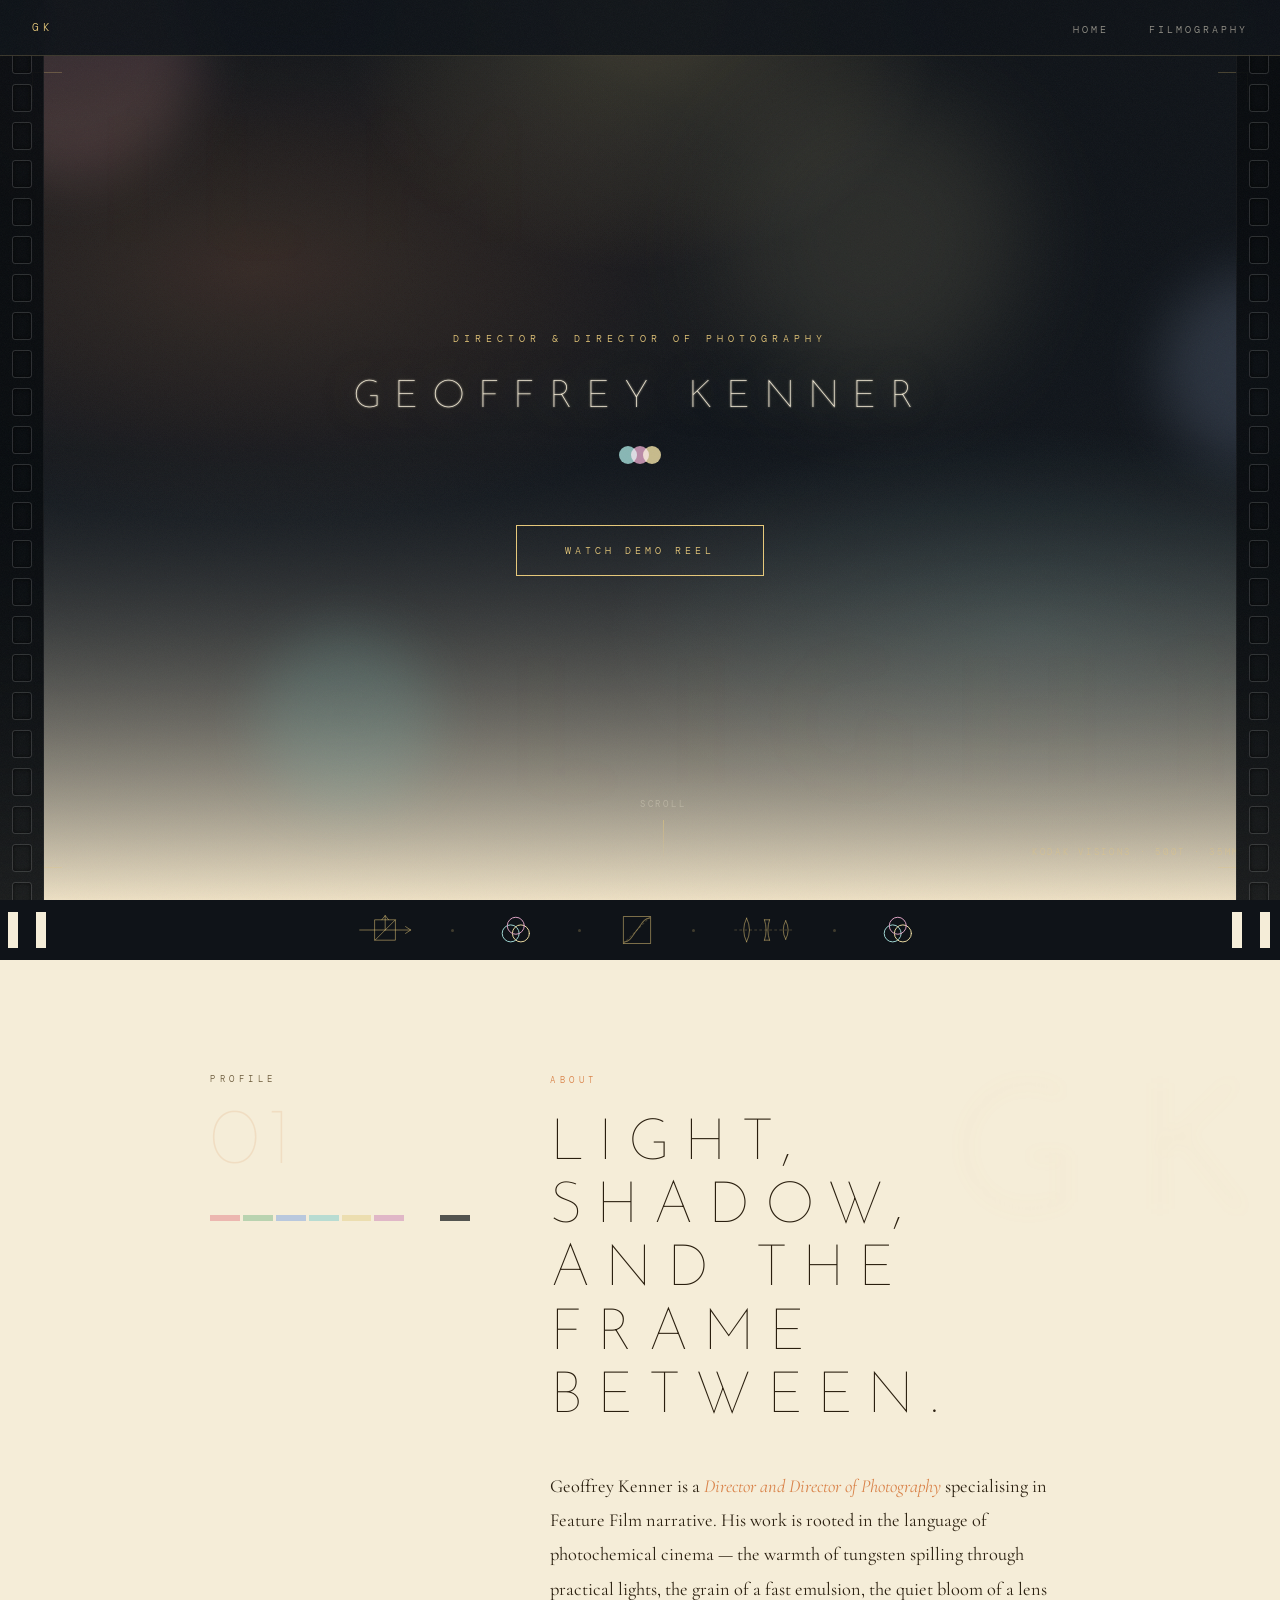
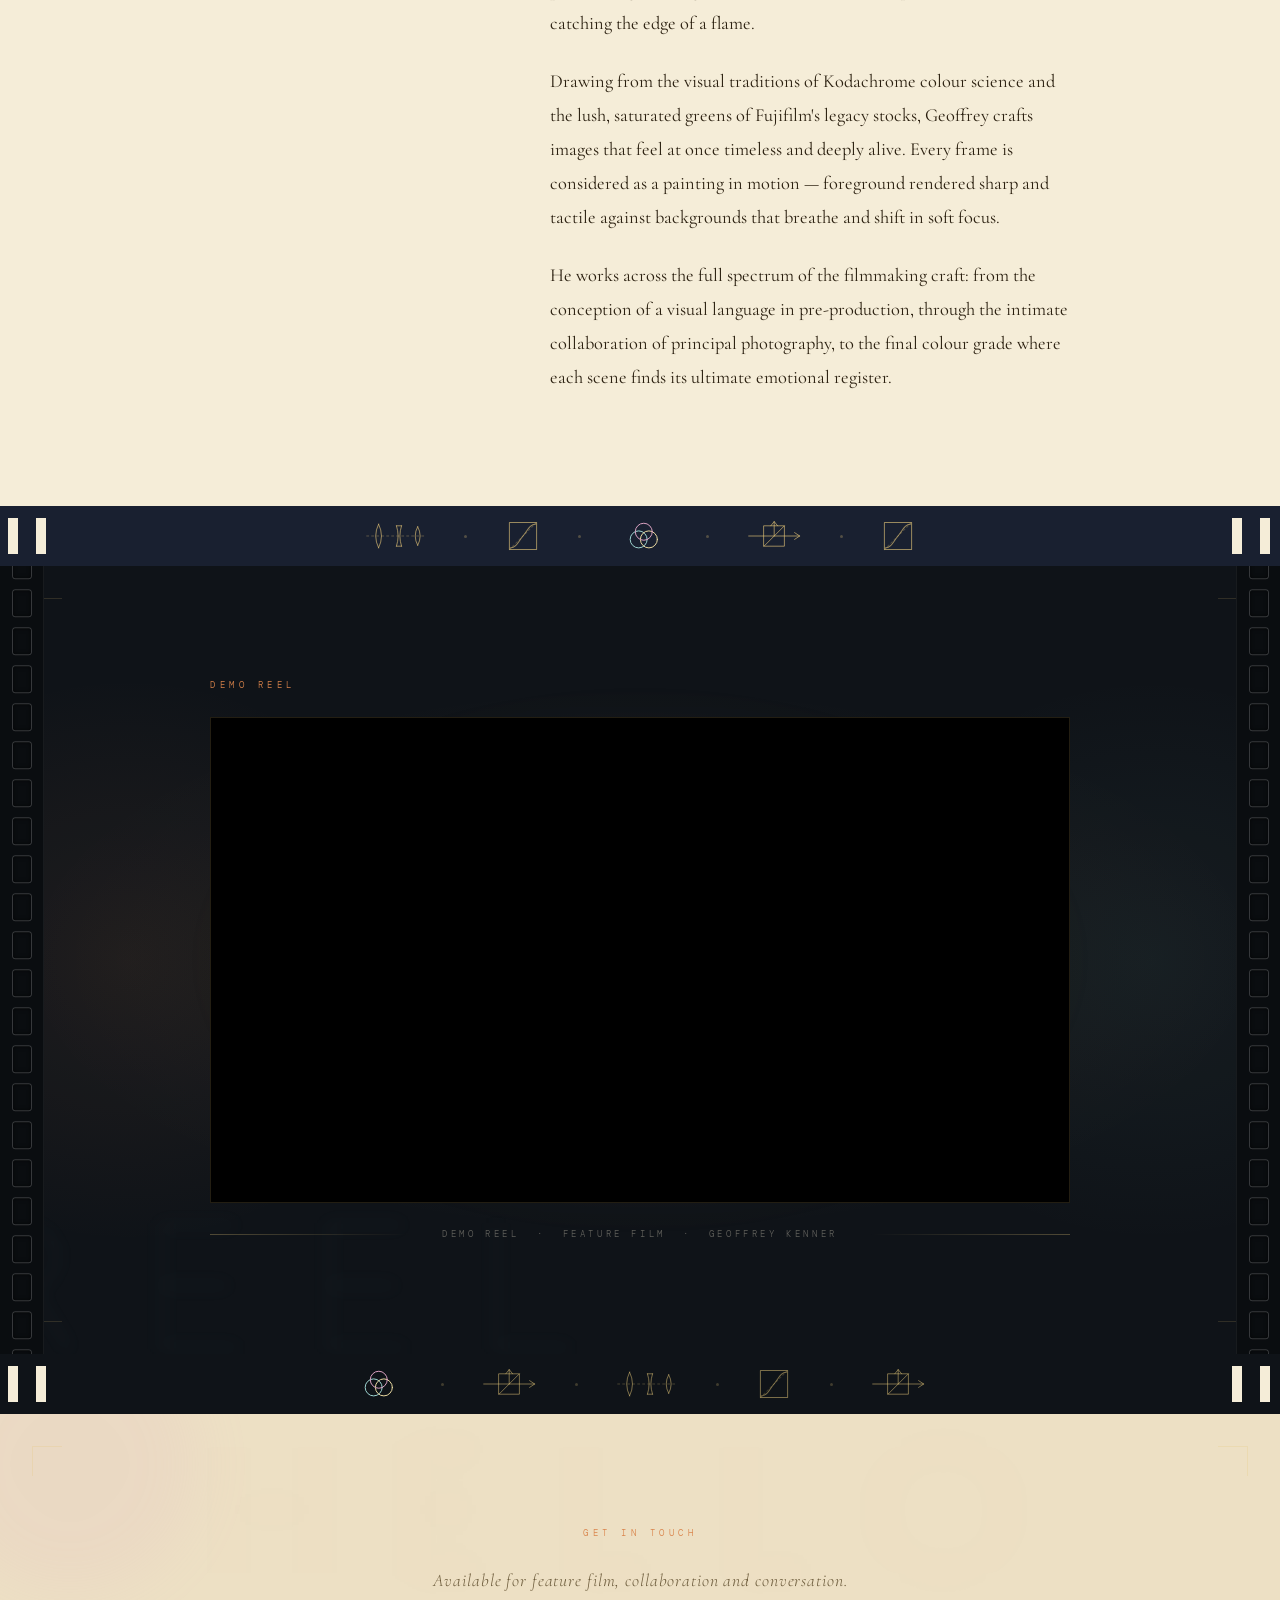
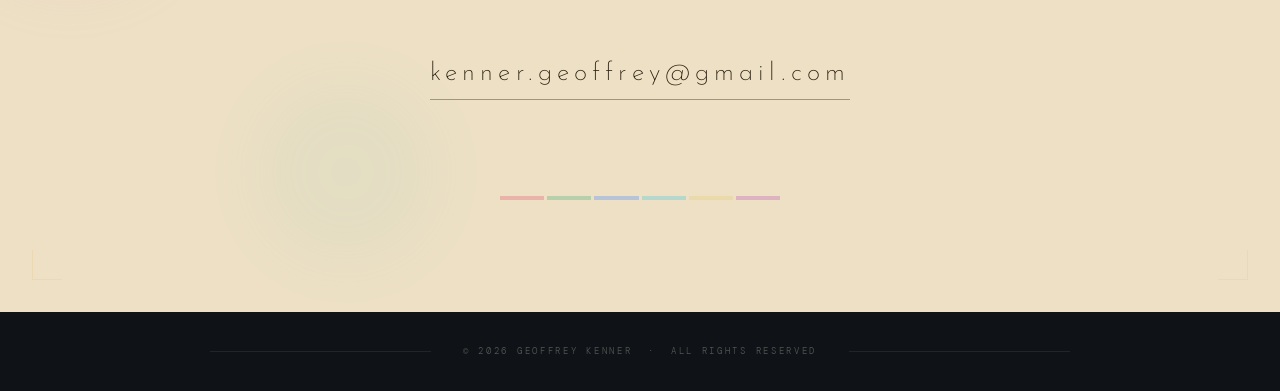
==== index.html @ a856ebba "Add files via upload" ====
<!DOCTYPE html>
<html lang="en">
<head>
<meta charset="UTF-8">
<meta name="viewport" content="width=device-width, initial-scale=1.0">
<meta name="referrer" content="strict-origin-when-cross-origin">
<title>Geoffrey Kenner — Director & Director of Photography</title>
<link rel="preconnect" href="https://fonts.googleapis.com">
<link rel="preconnect" href="https://fonts.gstatic.com" crossorigin>
<link href="https://fonts.googleapis.com/css2?family=DM+Mono:wght@300;400&family=Josefin+Sans:wght@100;200;300&family=Cormorant+Garamond:ital,wght@0,100;0,200;0,300;0,400;1,300;1,400&display=swap" rel="stylesheet">
<link rel="stylesheet" href="styles.css">
</head>
<body>

<!-- NAV -->
<nav>
  <a class="nav-logo" href="index.html">GK</a>
  <ul class="nav-links">
    <li><a href="index.html" class="active">Home</a></li>
    <li><a href="filmography.html">Filmography</a></li>
  </ul>
</nav>


<!-- HERO -->
<section class="hero" id="top">
  <!-- Film perforations -->
  <div class="hero-perf hero-perf-left">
    <div class="hero-perf-track" id="heroPerfLeft"></div>
  </div>
  <div class="hero-perf hero-perf-right">
    <div class="hero-perf-track" id="heroPerfRight"></div>
  </div>

  <div class="bokeh-container">
    <div class="bokeh bokeh-1"></div>
    <div class="bokeh bokeh-2"></div>
    <div class="bokeh bokeh-3"></div>
    <div class="bokeh bokeh-4"></div>
  </div>
  <div class="halation-hero"></div>

  <!-- Out-of-focus decorative text -->
  <span class="blurred-text-deco" style="top: 12%; left: -4%; filter: blur(14px);">Film</span>
  <span class="blurred-text-deco" style="bottom: 8%; right: -2%; filter: blur(18px);">Light</span>

  <!-- Film corners -->
  <div class="frame-corner frame-corner-tl" style="top: 4.5rem;"></div>
  <div class="frame-corner frame-corner-tr" style="top: 4.5rem;"></div>
  <div class="frame-corner frame-corner-bl"></div>
  <div class="frame-corner frame-corner-br"></div>

  <div class="hero-content">
    <p class="hero-eyebrow">director &amp; director of photography</p>
    <h1 class="hero-name bloom chroma-hover" data-text="GEOFFREY KENNER">GEOFFREY KENNER</h1>
    <div class="hero-cmy">
      <div class="cmy-circle cmy-c"></div>
      <div class="cmy-circle cmy-m"></div>
      <div class="cmy-circle cmy-y"></div>
    </div>
    <div class="hero-cta">
      <a href="#reel" class="btn-primary">Watch Demo Reel</a>
    </div>
  </div>

  <div class="film-counter">Kodak Vision3 · 500T · 35mm</div>

  <div class="scroll-indicator">
    <span>Scroll</span>
    <div class="scroll-line"></div>
  </div>
</section>

<!-- FILM STRIP BAR -->
<div class="film-strip">
  <div class="film-optics">
    <!-- beam splitter -->
    <svg class="optic-icon" viewBox="0 0 64 40" aria-hidden="true">
      <line x1="2" y1="20" x2="62" y2="20"/>
      <polyline points="56,16 62,20 56,24"/>
      <line x1="32" y1="20" x2="32" y2="3"/>
      <polyline points="28,8 32,3 36,8"/>
      <rect x="20" y="8" width="24" height="24"/>
      <line x1="20" y1="32" x2="44" y2="8"/>
    </svg>
    <span class="optic-sep"></span>
    <!-- CMY circles -->
    <svg class="optic-icon" viewBox="0 0 56 40" aria-hidden="true">
      <circle class="oc-c" cx="22" cy="24" r="10"/>
      <circle class="oc-y" cx="34" cy="24" r="10"/>
      <circle class="oc-m" cx="28" cy="15" r="10"/>
    </svg>
    <span class="optic-sep"></span>
    <!-- tone curve -->
    <svg class="optic-icon" viewBox="0 0 40 40" aria-hidden="true">
      <rect x="4" y="4" width="32" height="32"/>
      <line class="optic-faint" x1="4" y1="36" x2="36" y2="4"/>
      <path d="M5,34 C13,33 14,27 20,20 S27,7 35,6"/>
    </svg>
    <span class="optic-sep"></span>
    <!-- lens cross-section -->
    <svg class="optic-icon" viewBox="0 0 72 40" aria-hidden="true">
      <line class="optic-axis" x1="2" y1="20" x2="70" y2="20"/>
      <path d="M16,6 Q9,20 16,34"/>
      <path d="M16,6 Q23,20 16,34"/>
      <path d="M37,8 Q41,20 37,32"/>
      <path d="M43,8 Q39,20 43,32"/>
      <line x1="37" y1="8" x2="43" y2="8"/>
      <line x1="37" y1="32" x2="43" y2="32"/>
      <path d="M62,9 Q56,20 62,31"/>
      <path d="M62,9 Q68,20 62,31"/>
    </svg>
    <span class="optic-sep"></span>
    <!-- CMY circles -->
    <svg class="optic-icon" viewBox="0 0 56 40" aria-hidden="true">
      <circle class="oc-c" cx="22" cy="24" r="10"/>
      <circle class="oc-y" cx="34" cy="24" r="10"/>
      <circle class="oc-m" cx="28" cy="15" r="10"/>
    </svg>
  </div>
</div>

<!-- ABOUT -->
<section class="about" id="about">
  <!-- blurred decorative text -->
  <span class="blurred-text-deco" style="top: 10%; right: -2%;">GK</span>

  <div class="container section-content">
    <div class="about-layout">
      <div class="about-sidebar fade-in">
        <p class="about-label">Profile</p>
        <div class="about-number">01</div>
        <div class="kodak-bars">
          <div class="kodak-bar bar-r"></div>
          <div class="kodak-bar bar-g"></div>
          <div class="kodak-bar bar-b"></div>
          <div class="kodak-bar bar-c"></div>
          <div class="kodak-bar bar-y"></div>
          <div class="kodak-bar bar-m"></div>
          <div class="kodak-bar bar-w"></div>
          <div class="kodak-bar bar-k"></div>
        </div>
      </div>

      <div class="about-body">
        <p class="section-eyebrow fade-in">About</p>
        <h2 class="section-heading fade-in">
          Light, shadow,<br>and the frame between.
        </h2>
        <div class="fade-in">
          <p>
            Geoffrey Kenner is a <em>Director and Director of Photography</em> specialising in Feature Film narrative. His work is rooted in the language of photochemical cinema — the warmth of tungsten spilling through practical lights, the grain of a fast emulsion, the quiet bloom of a lens catching the edge of a flame.
          </p>
          <p>
            Drawing from the visual traditions of Kodachrome colour science and the lush, saturated greens of Fujifilm's legacy stocks, Geoffrey crafts images that feel at once timeless and deeply alive. Every frame is considered as a painting in motion — foreground rendered sharp and tactile against backgrounds that breathe and shift in soft focus.
          </p>
          <p>
            He works across the full spectrum of the filmmaking craft: from the conception of a visual language in pre-production, through the intimate collaboration of principal photography, to the final colour grade where each scene finds its ultimate emotional register.
          </p>
        </div>
      </div>
    </div>
  </div>
</section>

<!-- FILM STRIP BAR -->
<div class="film-strip" style="background:#192030;">
  <div class="film-optics" style="color: rgba(232,201,122,0.62);">
    <!-- lens cross-section -->
    <svg class="optic-icon" viewBox="0 0 72 40" aria-hidden="true">
      <line class="optic-axis" x1="2" y1="20" x2="70" y2="20"/>
      <path d="M16,6 Q9,20 16,34"/>
      <path d="M16,6 Q23,20 16,34"/>
      <path d="M37,8 Q41,20 37,32"/>
      <path d="M43,8 Q39,20 43,32"/>
      <line x1="37" y1="8" x2="43" y2="8"/>
      <line x1="37" y1="32" x2="43" y2="32"/>
      <path d="M62,9 Q56,20 62,31"/>
      <path d="M62,9 Q68,20 62,31"/>
    </svg>
    <span class="optic-sep"></span>
    <!-- tone curve -->
    <svg class="optic-icon" viewBox="0 0 40 40" aria-hidden="true">
      <rect x="4" y="4" width="32" height="32"/>
      <line class="optic-faint" x1="4" y1="36" x2="36" y2="4"/>
      <path d="M5,34 C13,33 14,27 20,20 S27,7 35,6"/>
    </svg>
    <span class="optic-sep"></span>
    <!-- CMY circles -->
    <svg class="optic-icon" viewBox="0 0 56 40" aria-hidden="true">
      <circle class="oc-c" cx="22" cy="24" r="10"/>
      <circle class="oc-y" cx="34" cy="24" r="10"/>
      <circle class="oc-m" cx="28" cy="15" r="10"/>
    </svg>
    <span class="optic-sep"></span>
    <!-- beam splitter -->
    <svg class="optic-icon" viewBox="0 0 64 40" aria-hidden="true">
      <line x1="2" y1="20" x2="62" y2="20"/>
      <polyline points="56,16 62,20 56,24"/>
      <line x1="32" y1="20" x2="32" y2="3"/>
      <polyline points="28,8 32,3 36,8"/>
      <rect x="20" y="8" width="24" height="24"/>
      <line x1="20" y1="32" x2="44" y2="8"/>
    </svg>
    <span class="optic-sep"></span>
    <!-- tone curve -->
    <svg class="optic-icon" viewBox="0 0 40 40" aria-hidden="true">
      <rect x="4" y="4" width="32" height="32"/>
      <line class="optic-faint" x1="4" y1="36" x2="36" y2="4"/>
      <path d="M5,34 C13,33 14,27 20,20 S27,7 35,6"/>
    </svg>
  </div>
</div>

<!-- REEL -->
<section class="reel-section" id="reel">
  <!-- Film perforations -->
  <div class="film-perf film-perf-left">
    <div class="film-perf-track" id="perfLeft"></div>
  </div>
  <div class="film-perf film-perf-right">
    <div class="film-perf-track" id="perfRight"></div>
  </div>
  <div class="halation-hero"></div>
  <div class="frame-corner frame-corner-tl" style="opacity:0.15;"></div>
  <div class="frame-corner frame-corner-tr" style="opacity:0.15;"></div>
  <div class="frame-corner frame-corner-bl" style="opacity:0.15;"></div>
  <div class="frame-corner frame-corner-br" style="opacity:0.15;"></div>

  <!-- blurred decorative -->
  <span class="blurred-text-deco" style="bottom:-5%; left:-2%; color: rgba(122,191,184,0.07);">Reel</span>

  <div class="container section-content">
    <p class="section-eyebrow fade-in">Demo Reel</p>

    <div class="fade-in" style="position:relative;">
      <div class="video-glow"></div>
      <div class="video-wrapper">
        <iframe
          width="560" height="315"
          src="https://www.youtube-nocookie.com/embed/4rEmcZFpISw?rel=0"
          title="Geoffrey Kenner — Demo Reel"
          frameborder="0"
          allow="accelerometer; autoplay; clipboard-write; encrypted-media; gyroscope; picture-in-picture; web-share"
          referrerpolicy="strict-origin-when-cross-origin"
          allowfullscreen>
        </iframe>
      </div>
    </div>

    <div class="video-caption fade-in">
      <div class="video-caption-line"></div>
      <span class="video-caption-text">Demo Reel &nbsp;·&nbsp; Feature Film &nbsp;·&nbsp; Geoffrey Kenner</span>
      <div class="video-caption-line" style="background: linear-gradient(90deg, transparent, rgba(232, 201, 122, 0.3));"></div>
    </div>
  </div>
</section>

<!-- FILM STRIP BAR -->
<div class="film-strip">
  <div class="film-optics">
    <!-- CMY circles -->
    <svg class="optic-icon" viewBox="0 0 56 40" aria-hidden="true">
      <circle class="oc-c" cx="22" cy="24" r="10"/>
      <circle class="oc-y" cx="34" cy="24" r="10"/>
      <circle class="oc-m" cx="28" cy="15" r="10"/>
    </svg>
    <span class="optic-sep"></span>
    <!-- beam splitter -->
    <svg class="optic-icon" viewBox="0 0 64 40" aria-hidden="true">
      <line x1="2" y1="20" x2="62" y2="20"/>
      <polyline points="56,16 62,20 56,24"/>
      <line x1="32" y1="20" x2="32" y2="3"/>
      <polyline points="28,8 32,3 36,8"/>
      <rect x="20" y="8" width="24" height="24"/>
      <line x1="20" y1="32" x2="44" y2="8"/>
    </svg>
    <span class="optic-sep"></span>
    <!-- lens cross-section -->
    <svg class="optic-icon" viewBox="0 0 72 40" aria-hidden="true">
      <line class="optic-axis" x1="2" y1="20" x2="70" y2="20"/>
      <path d="M16,6 Q9,20 16,34"/>
      <path d="M16,6 Q23,20 16,34"/>
      <path d="M37,8 Q41,20 37,32"/>
      <path d="M43,8 Q39,20 43,32"/>
      <line x1="37" y1="8" x2="43" y2="8"/>
      <line x1="37" y1="32" x2="43" y2="32"/>
      <path d="M62,9 Q56,20 62,31"/>
      <path d="M62,9 Q68,20 62,31"/>
    </svg>
    <span class="optic-sep"></span>
    <!-- tone curve -->
    <svg class="optic-icon" viewBox="0 0 40 40" aria-hidden="true">
      <rect x="4" y="4" width="32" height="32"/>
      <line class="optic-faint" x1="4" y1="36" x2="36" y2="4"/>
      <path d="M5,34 C13,33 14,27 20,20 S27,7 35,6"/>
    </svg>
    <span class="optic-sep"></span>
    <!-- beam splitter -->
    <svg class="optic-icon" viewBox="0 0 64 40" aria-hidden="true">
      <line x1="2" y1="20" x2="62" y2="20"/>
      <polyline points="56,16 62,20 56,24"/>
      <line x1="32" y1="20" x2="32" y2="3"/>
      <polyline points="28,8 32,3 36,8"/>
      <rect x="20" y="8" width="24" height="24"/>
      <line x1="20" y1="32" x2="44" y2="8"/>
    </svg>
  </div>
</div>

<!-- CONTACT -->
<section class="contact-section" id="contact">
  <div class="bokeh-container">
    <div class="bokeh bokeh-1" style="opacity:0.1; background: var(--cym-magenta);"></div>
    <div class="bokeh bokeh-3" style="opacity:0.08; background: var(--fuji-cyan);"></div>
  </div>
  <div class="frame-corner frame-corner-tl"></div>
  <div class="frame-corner frame-corner-tr"></div>
  <div class="frame-corner frame-corner-bl"></div>
  <div class="frame-corner frame-corner-br"></div>

  <span class="blurred-text-deco" style="top:5%; left:50%; transform:translateX(-50%); filter: blur(20px); color: rgba(201,64,64,0.05);">Hello</span>

  <div class="container section-content">
    <p class="section-eyebrow fade-in">Get in Touch</p>

    <div class="fade-in">
      <p class="contact-tagline">Available for feature film, collaboration and conversation.</p>
      <a href="mailto:kenner.geoffrey@gmail.com" class="contact-email">kenner.geoffrey@gmail.com</a>
    </div>

    <div class="fade-in">
      <div class="kodak-bars" style="max-width: 280px; margin: 3rem auto 0;">
        <div class="kodak-bar bar-r" style="height:4px;"></div>
        <div class="kodak-bar bar-g" style="height:4px;"></div>
        <div class="kodak-bar bar-b" style="height:4px;"></div>
        <div class="kodak-bar bar-c" style="height:4px;"></div>
        <div class="kodak-bar bar-y" style="height:4px;"></div>
        <div class="kodak-bar bar-m" style="height:4px;"></div>
      </div>
    </div>
  </div>
</section>

<!-- FOOTER -->
<footer>
  <div class="footer-inner">
    <div class="footer-line"></div>
    <span>© 2026 Geoffrey Kenner &nbsp;·&nbsp; All Rights Reserved</span>
    <div class="footer-line"></div>
  </div>
</footer>

<script>
  const observer = new IntersectionObserver((entries) => {
    entries.forEach(e => {
      if (e.isIntersecting) {
        e.target.classList.add('visible');
        observer.unobserve(e.target);
      }
    });
  }, { threshold: 0.12 });

  document.querySelectorAll('.fade-in').forEach(el => observer.observe(el));

  // Smooth scroll for nav links
  document.querySelectorAll('a[href^="#"]').forEach(a => {
    a.addEventListener('click', e => {
      e.preventDefault();
      const target = document.querySelector(a.getAttribute('href'));
      if (target) target.scrollIntoView({ behavior: 'smooth' });
    });
  });

  // ── Film perforation: populate holes ──
  const HOLE_COUNT = 90;
  ['perfLeft', 'perfRight', 'heroPerfLeft', 'heroPerfRight'].forEach(id => {
    const track = document.getElementById(id);
    if (!track) return;
    const holeClass = id.startsWith('hero') ? 'hero-perf-hole' : 'film-perf-hole';
    for (let i = 0; i < HOLE_COUNT; i++) {
      const hole = document.createElement('div');
      hole.className = holeClass;
      track.appendChild(hole);
    }
  });

  // ── Animate reel perforations on scroll ──
  const reelSection  = document.getElementById('reel');
  const perfLeft     = document.getElementById('perfLeft');
  const perfRight    = document.getElementById('perfRight');

  // ── Animate hero perforations on scroll ──
  const heroSection  = document.querySelector('.hero');
  const heroPerfLeft  = document.getElementById('heroPerfLeft');
  const heroPerfRight = document.getElementById('heroPerfRight');

  function updatePerforations() {
    // Reel section
    if (reelSection && perfLeft && perfRight) {
      const rect = reelSection.getBoundingClientRect();
      if (rect.bottom >= 0 && rect.top <= window.innerHeight) {
        const scrolled = Math.max(0, -rect.top);
        const offset = -(scrolled * 0.55 % 380);
        perfLeft.style.transform  = `translateX(-50%) translateY(${offset}px)`;
        perfRight.style.transform = `translateX(-50%) translateY(${offset}px)`;
      }
    }
    // Hero section
    if (heroSection && heroPerfLeft && heroPerfRight) {
      const rect = heroSection.getBoundingClientRect();
      if (rect.bottom >= 0 && rect.top <= window.innerHeight) {
        const scrolled = Math.max(0, -rect.top);
        const offset = -(scrolled * 0.45 % 380);
        heroPerfLeft.style.transform  = `translateX(-50%) translateY(${offset}px)`;
        heroPerfRight.style.transform = `translateX(-50%) translateY(${offset}px)`;
      }
    }
  }

  window.addEventListener('scroll', updatePerforations, { passive: true });
  updatePerforations();
</script>
</body>
</html>
---- styles.css ----
:root {
    --kodak-cream: #f5edd8;
    --kodak-warm: #ede0c4;
    --kodak-amber: #e8c97a;
    --kodak-orange: #d9834a;
    --film-red: #c94040;
    --fuji-cyan: #7abfb8;
    --fuji-green: #9dbf7a;
    --rgb-red: #e8a0a0;
    --rgb-green: #a0c8a0;
    --rgb-blue: #a0b8e0;
    --cym-cyan: #9ed4d0;
    --cym-yellow: #e8d8a0;
    --cym-magenta: #d8a0c0;
    --dark-base: #0f1318;
    --text-primary: #2a1f0f;
    --text-muted: #6b5a3a;
    --grain-opacity: 0.045;
  }

  *, *::before, *::after { box-sizing: border-box; margin: 0; padding: 0; }

  html { scroll-behavior: smooth; }

  body {
    background-color: var(--kodak-cream);
    color: var(--text-primary);
    font-family: 'Cormorant Garamond', Georgia, serif;
    font-size: 18px;
    line-height: 1.7;
    overflow-x: hidden;
    position: relative;
  }

  /* ─── GRAIN OVERLAY ─── */
  body::before {
    content: '';
    position: fixed;
    inset: 0;
    z-index: 9999;
    pointer-events: none;
    opacity: var(--grain-opacity);
    background-image: url("data:image/svg+xml,%3Csvg viewBox='0 0 256 256' xmlns='http://www.w3.org/2000/svg'%3E%3Cfilter id='noise'%3E%3CfeTurbulence type='fractalNoise' baseFrequency='0.9' numOctaves='4' stitchTiles='stitch'/%3E%3C/filter%3E%3Crect width='100%25' height='100%25' filter='url(%23noise)' opacity='1'/%3E%3C/svg%3E");
    background-repeat: repeat;
    background-size: 180px 180px;
  }

  /* ─── ANIMATED GRAIN ─── */
  @keyframes grain {
    0%, 100% { transform: translate(0, 0); }
    10% { transform: translate(-2%, -3%); }
    20% { transform: translate(3%, 2%); }
    30% { transform: translate(-1%, 4%); }
    40% { transform: translate(4%, -1%); }
    50% { transform: translate(-3%, 1%); }
    60% { transform: translate(2%, -4%); }
    70% { transform: translate(-4%, 2%); }
    80% { transform: translate(1%, 3%); }
    90% { transform: translate(3%, -2%); }
  }

  body::before { /* static grain — no animation */ }

  /* ─── HALATION LAYER ─── */
  .halation-hero {
    position: absolute;
    inset: 0;
    pointer-events: none;
    z-index: 1;
    background:
      radial-gradient(ellipse 60% 40% at 20% 30%, rgba(217, 131, 74, 0.18) 0%, transparent 70%),
      radial-gradient(ellipse 50% 35% at 80% 70%, rgba(122, 191, 184, 0.14) 0%, transparent 65%),
      radial-gradient(ellipse 40% 50% at 50% 0%, rgba(232, 201, 122, 0.22) 0%, transparent 60%);
    mix-blend-mode: screen;
  }

  /* ─── BLOOM / GLOW on headings ─── */
  .bloom {
    filter: blur(0px);
    text-shadow:
      0 0 40px rgba(232, 201, 122, 0.55),
      0 0 80px rgba(217, 131, 74, 0.25),
      0 0 2px rgba(255, 245, 220, 0.9);
    transition: text-shadow 0.6s ease;
  }

  /* ─── OUT-OF-FOCUS DECORATIVE ELEMENTS ─── */
  .bokeh-container {
    position: absolute;
    inset: 0;
    pointer-events: none;
    overflow: hidden;
    z-index: 0;
  }

  .bokeh {
    position: absolute;
    border-radius: 50%;
    filter: blur(28px);
    opacity: 0.18;
  }

  .bokeh-1 { width: 260px; height: 260px; background: var(--rgb-red); top: -80px; left: -60px; }
  .bokeh-2 { width: 200px; height: 200px; background: var(--rgb-blue); top: 30%; right: -80px; }
  .bokeh-3 { width: 180px; height: 180px; background: var(--fuji-cyan); bottom: 10%; left: 20%; }
  .bokeh-4 { width: 300px; height: 300px; background: var(--cym-yellow); top: 10%; right: 20%; filter: blur(50px); opacity: 0.12; }

  /* ─── FILM SPROCKET HOLES ─── */
  .film-strip {
    position: relative;
    background: var(--dark-base);
    padding: 0 60px;
    display: flex;
    align-items: center;
    min-height: 60px;
  }
  .film-strip::before,
  .film-strip::after {
    content: '';
    position: absolute;
    top: 50%;
    transform: translateY(-50%);
    display: flex;
    height: 36px;
    background-image: repeating-linear-gradient(
      90deg,
      transparent 0px,
      transparent 8px,
      var(--kodak-cream) 8px,
      var(--kodak-cream) 18px,
      transparent 18px,
      transparent 28px
    );
    background-size: 28px 100%;
  }
  .film-strip::before { left: 0; width: 56px; }
  .film-strip::after { right: 0; width: 56px; }

  .film-text {
    font-family: 'DM Mono', monospace;
    font-size: 10px;
    font-weight: 300;
    letter-spacing: 0.3em;
    color: rgba(245, 237, 216, 0.5);
    text-transform: uppercase;
  }

  /* ─── OPTICAL BLUEPRINT DIVIDER ─── */
  .film-optics {
    display: flex;
    align-items: center;
    justify-content: center;
    gap: 2.4rem;
    width: 100%;
    flex-wrap: nowrap;
    color: rgba(232, 201, 122, 0.5);
  }

  .optic-icon {
    height: 34px;
    width: auto;
    flex-shrink: 0;
    overflow: visible;
  }

  .optic-icon line,
  .optic-icon rect,
  .optic-icon circle,
  .optic-icon path,
  .optic-icon polyline {
    fill: none;
    stroke: currentColor;
    stroke-width: 1;
    stroke-linecap: round;
    stroke-linejoin: round;
    vector-effect: non-scaling-stroke;
  }

  /* color circles keep their hue */
  .optic-icon circle.oc-c { stroke: var(--cym-cyan); }
  .optic-icon circle.oc-m { stroke: var(--cym-magenta); }
  .optic-icon circle.oc-y { stroke: var(--cym-yellow); }

  /* faint reference / optical axis lines */
  .optic-icon .optic-faint { opacity: 0.4; stroke-dasharray: 2 2.5; }
  .optic-icon .optic-axis  { opacity: 0.5; stroke-dasharray: 2 3; }

  .optic-sep {
    width: 3px;
    height: 3px;
    border-radius: 50%;
    background: currentColor;
    opacity: 0.45;
    flex-shrink: 0;
  }

  @media (max-width: 768px) {
    .film-optics { gap: 1.3rem; }
    .optic-icon { height: 26px; }
    .optic-sep { display: none; }
  }

  /* ─── NAVIGATION ─── */
  nav {
    position: fixed;
    top: 0; left: 0; right: 0;
    z-index: 100;
    background: rgba(15, 19, 24, 0.92);
    backdrop-filter: blur(12px);
    border-bottom: 1px solid rgba(232, 201, 122, 0.2);
    padding: 0 2rem;
    display: flex;
    align-items: center;
    justify-content: space-between;
    height: 56px;
  }

  .nav-logo {
    font-family: 'DM Mono', monospace;
    font-size: 11px;
    font-weight: 300;
    letter-spacing: 0.35em;
    color: var(--kodak-amber);
    text-transform: uppercase;
    text-decoration: none;
  }

  .nav-links {
    display: flex;
    gap: 2.5rem;
    list-style: none;
  }

  .nav-links a {
    font-family: 'DM Mono', monospace;
    font-size: 10px;
    font-weight: 300;
    letter-spacing: 0.3em;
    color: rgba(245, 237, 216, 0.6);
    text-decoration: none;
    text-transform: uppercase;
    transition: color 0.3s;
  }

  .nav-links a:hover { color: var(--kodak-amber); }

  /* ─── HERO ─── */
  .hero {
    min-height: 100vh;
    display: flex;
    flex-direction: column;
    align-items: center;
    justify-content: center;
    position: relative;
    overflow: hidden;
    padding: 80px 2rem 4rem;
    background:
      linear-gradient(180deg, rgba(15,19,24,0.97) 0%, rgba(15,19,24,0.85) 50%, rgba(245,237,216,0.0) 100%),
      linear-gradient(180deg, var(--dark-base) 0%, #17202a 50%, var(--kodak-warm) 100%);
  }

  /* ─── HERO FILM PERFORATIONS ─── */
  .hero-perf {
    position: absolute;
    top: 0;
    bottom: 0;
    width: 44px;
    overflow: hidden;
    z-index: 3;
    pointer-events: none;
  }

  .hero-perf-left  { left: 0;  background: rgba(8,11,15,0.92); border-right: 1px solid rgba(255,255,255,0.05); }
  .hero-perf-right { right: 0; background: rgba(8,11,15,0.92); border-left:  1px solid rgba(255,255,255,0.05); }

  .hero-perf-track {
    position: absolute;
    left: 50%;
    transform: translateX(-50%);
    width: 20px;
    height: 4000px;
    display: flex;
    flex-direction: column;
    gap: 10px;
    padding: 8px 0;
  }

  .hero-perf-hole {
    width: 20px;
    height: 28px;
    flex-shrink: 0;
    border-radius: 3px;
    background: transparent;
    border: 1px solid rgba(255,255,255,0.14);
    box-shadow: inset 0 0 4px rgba(0,0,0,0.7);
  }



  .hero-content {
    position: relative;
    z-index: 2;
    text-align: center;
    width: 100%;
    max-width: 1100px;
  }

  .hero-eyebrow {
    font-family: 'DM Mono', monospace;
    font-size: 10px;
    font-weight: 300;
    letter-spacing: 0.5em;
    color: var(--kodak-amber);
    text-transform: uppercase;
    margin-bottom: 2rem;
    opacity: 0;
    animation: fadeUp 1s ease 0.3s forwards;
  }

  .hero-name {
    font-family: 'Josefin Sans', sans-serif;
    font-size: clamp(1.1rem, 3vw, 3rem);
    font-weight: 100;
    font-style: normal;
    letter-spacing: 0.35em;
    text-transform: uppercase;
    color: var(--kodak-cream);
    line-height: 1.0;
    margin-bottom: 1.5rem;
    white-space: nowrap;
    text-align: center;
    width: 100%;
    display: block;
    opacity: 0;
    animation: fadeUp 1s ease 0.6s forwards;
  }

  .hero-title {
    font-family: 'Cormorant Garamond', serif;
    font-size: clamp(1rem, 2.5vw, 1.4rem);
    font-weight: 300;
    letter-spacing: 0.25em;
    color: rgba(245, 237, 216, 0.65);
    text-transform: uppercase;
    margin-bottom: 3.5rem;
    opacity: 0;
    animation: fadeUp 1s ease 0.9s forwards;
  }

  /* ─── CMY CIRCLES ─── */
  .hero-cmy {
    display: flex;
    align-items: center;
    justify-content: center;
    margin: 0 auto 3.5rem;
    width: fit-content;
    height: 28px;
    position: relative;
    opacity: 0;
    animation: fadeUp 1s ease 1.1s forwards;
  }

  .cmy-circle {
    width: 18px;
    height: 18px;
    border-radius: 50%;
    position: relative;
    mix-blend-mode: screen;
    opacity: 0.85;
  }

  .cmy-c  { background: var(--cym-cyan);    margin-right: -6px; z-index: 1; }
  .cmy-m  { background: var(--cym-magenta); z-index: 2; }
  .cmy-y  { background: var(--cym-yellow);  margin-left: -6px;  z-index: 1; }

  .hero-cta {
    opacity: 0;
    animation: fadeUp 1s ease 1.3s forwards;
  }

  .btn-primary {
    display: inline-block;
    padding: 1rem 3rem;
    border: 1px solid var(--kodak-amber);
    color: var(--kodak-amber);
    font-family: 'DM Mono', monospace;
    font-size: 10px;
    font-weight: 300;
    letter-spacing: 0.4em;
    text-transform: uppercase;
    text-decoration: none;
    background: transparent;
    cursor: pointer;
    transition: all 0.4s ease;
    position: relative;
    overflow: hidden;
  }

  .btn-primary::before {
    content: '';
    position: absolute;
    inset: 0;
    background: var(--kodak-amber);
    transform: translateX(-101%);
    transition: transform 0.4s cubic-bezier(0.16, 1, 0.3, 1);
    z-index: -1;
  }

  .btn-primary:hover { color: var(--dark-base); }
  .btn-primary:hover::before { transform: translateX(0); }

  /* ─── FILM COUNTER DECORATION ─── */
  .film-counter {
    position: absolute;
    bottom: 2.5rem;
    right: 2.5rem;
    font-family: 'DM Mono', monospace;
    font-size: 9px;
    font-weight: 300;
    letter-spacing: 0.3em;
    color: rgba(232, 201, 122, 0.4);
    text-transform: uppercase;
    opacity: 0;
    animation: fadeUp 1s ease 1.6s forwards;
  }

  .scroll-indicator {
    position: absolute;
    bottom: 2.5rem;
    left: 50%;
    transform: translateX(-50%);
    display: flex;
    flex-direction: column;
    align-items: center;
    gap: 0.5rem;
    opacity: 0;
    animation: fadeUp 1s ease 1.8s forwards;
  }

  .scroll-indicator span {
    font-family: 'DM Mono', monospace;
    font-size: 9px;
    letter-spacing: 0.3em;
    color: rgba(245, 237, 216, 0.3);
    text-transform: uppercase;
  }

  .scroll-line {
    width: 1px;
    height: 40px;
    background: linear-gradient(180deg, rgba(232, 201, 122, 0.5), transparent);
    animation: scrollPulse 2s ease-in-out infinite;
  }

  @keyframes scrollPulse {
    0%, 100% { opacity: 0.5; transform: scaleY(1); }
    50% { opacity: 1; transform: scaleY(1.2); }
  }

  /* ─── SECTIONS ─── */
  section {
    padding: 7rem 2rem;
    position: relative;
  }

  .container {
    max-width: 860px;
    margin: 0 auto;
  }

  .section-eyebrow {
    font-family: 'DM Mono', monospace;
    font-size: 9px;
    font-weight: 300;
    letter-spacing: 0.5em;
    color: var(--kodak-orange);
    text-transform: uppercase;
    margin-bottom: 1.5rem;
  }

  .section-heading {
    font-family: 'Josefin Sans', sans-serif;
    font-size: clamp(2rem, 4.5vw, 3.6rem);
    font-weight: 100;
    font-style: normal;
    letter-spacing: 0.25em;
    text-transform: uppercase;
    color: var(--text-primary);
    line-height: 1.1;
    margin-bottom: 2.5rem;
  }

  /* ─── ABOUT SECTION ─── */
  .about {
    background: var(--kodak-cream);
    position: relative;
  }

  .about-layout {
    display: grid;
    grid-template-columns: 1fr 2fr;
    gap: 5rem;
    align-items: start;
  }

  .about-sidebar {
    position: sticky;
    top: 100px;
  }

  .about-label {
    font-family: 'DM Mono', monospace;
    font-size: 9px;
    font-weight: 300;
    letter-spacing: 0.5em;
    color: var(--text-muted);
    text-transform: uppercase;
    margin-bottom: 1rem;
  }

  .about-number {
    font-family: 'Josefin Sans', sans-serif;
    font-size: 5rem;
    font-weight: 100;
    font-style: normal;
    letter-spacing: 0.1em;
    color: rgba(217, 131, 74, 0.15);
    line-height: 1;
    margin-bottom: 2rem;
  }

  /* Kodak color bar decoration */
  .kodak-bars {
    display: flex;
    gap: 3px;
    margin-top: 2rem;
  }

  .kodak-bar {
    height: 6px;
    flex: 1;
    opacity: 0.7;
  }

  .bar-r { background: var(--rgb-red); }
  .bar-g { background: var(--rgb-green); }
  .bar-b { background: var(--rgb-blue); }
  .bar-c { background: var(--cym-cyan); }
  .bar-y { background: var(--cym-yellow); }
  .bar-m { background: var(--cym-magenta); }
  .bar-w { background: rgba(245, 237, 216, 0.8); }
  .bar-k { background: var(--dark-base); }

  .about-body {
    font-size: 1.15rem;
    line-height: 1.85;
    color: var(--text-primary);
  }

  .about-body p + p { margin-top: 1.5rem; }

  .about-body em {
    font-style: italic;
    color: var(--kodak-orange);
  }

  /* ─── REEL SECTION ─── */
  .reel-section {
    background: var(--dark-base);
    position: relative;
    overflow: hidden;
  }

  .reel-section .halation-hero {
    background:
      radial-gradient(ellipse 70% 50% at 50% 50%, rgba(232, 201, 122, 0.06) 0%, transparent 70%),
      radial-gradient(ellipse 40% 60% at 10% 50%, rgba(217, 131, 74, 0.08) 0%, transparent 60%),
      radial-gradient(ellipse 40% 60% at 90% 50%, rgba(122, 191, 184, 0.06) 0%, transparent 60%);
  }

  /* ─── FILM PERFORATION STRIPS ─── */
  .film-perf {
    position: absolute;
    top: 0;
    bottom: 0;
    width: 44px;
    overflow: hidden;
    z-index: 2;
    pointer-events: none;
  }

  .film-perf-left  { left: 0;  background: #0a0d10; border-right: 1px solid rgba(255,255,255,0.06); }
  .film-perf-right { right: 0; background: #0a0d10; border-left:  1px solid rgba(255,255,255,0.06); }

  .film-perf-track {
    position: absolute;
    left: 50%;
    transform: translateX(-50%);
    width: 20px;
    /* tall enough to scroll: 2× section height worth of holes */
    height: 4000px;
    display: flex;
    flex-direction: column;
    gap: 10px;
    padding: 8px 0;
  }

  .film-perf-hole {
    width: 20px;
    height: 28px;
    flex-shrink: 0;
    border-radius: 3px;
    background: transparent;
    border: 1px solid rgba(255,255,255,0.18);
    box-shadow: inset 0 0 4px rgba(0,0,0,0.6);
  }


  .reel-section .section-heading { color: var(--kodak-cream); }

  .video-wrapper {
    position: relative;
    padding-bottom: 56.25%;
    height: 0;
    overflow: hidden;
    border: 1px solid rgba(232, 201, 122, 0.15);
    background: #000;
  }

  /* Halation glow around video */
  .video-glow {
    position: absolute;
    inset: -30px;
    background: radial-gradient(ellipse at center, rgba(232, 201, 122, 0.08) 0%, transparent 70%);
    filter: blur(20px);
    z-index: 0;
    pointer-events: none;
  }

  .video-wrapper iframe {
    position: absolute;
    top: 0; left: 0;
    width: 100%; height: 100%;
    border: 0;
    z-index: 1;
  }

  .video-caption {
    margin-top: 1.5rem;
    display: flex;
    align-items: center;
    gap: 2rem;
  }

  .video-caption-line {
    flex: 1;
    height: 1px;
    background: linear-gradient(90deg, rgba(232, 201, 122, 0.3), transparent);
  }

  .video-caption-text {
    font-family: 'DM Mono', monospace;
    font-size: 9px;
    font-weight: 300;
    letter-spacing: 0.4em;
    color: rgba(245, 237, 216, 0.35);
    text-transform: uppercase;
    white-space: nowrap;
  }

  /* ─── CONTACT SECTION ─── */
  .contact-section {
    background: var(--kodak-warm);
    text-align: center;
    position: relative;
    overflow: hidden;
  }

  .contact-section .bokeh-1 { opacity: 0.1; }
  .contact-section .bokeh-2 { opacity: 0.1; }

  .contact-email {
    display: inline-block;
    font-family: 'Josefin Sans', sans-serif;
    font-size: clamp(1rem, 2.5vw, 1.6rem);
    font-weight: 200;
    font-style: normal;
    letter-spacing: 0.2em;
    text-transform: lowercase;
    color: var(--text-primary);
    text-decoration: none;
    border-bottom: 1px solid var(--kodak-orange);
    padding-bottom: 4px;
    margin-bottom: 3rem;
    transition: color 0.3s, border-color 0.3s;
  }

  .contact-email:hover {
    color: var(--kodak-orange);
    text-decoration: none;
  }

  .contact-tagline {
    font-family: 'Cormorant Garamond', serif;
    font-size: 1.1rem;
    font-weight: 300;
    font-style: italic;
    color: var(--text-muted);
    margin-bottom: 3.5rem;
    letter-spacing: 0.05em;
  }

  /* ─── FOOTER ─── */
  footer {
    background: var(--dark-base);
    color: rgba(245, 237, 216, 0.3);
    text-align: center;
    padding: 2rem;
    font-family: 'DM Mono', monospace;
    font-size: 9px;
    font-weight: 300;
    letter-spacing: 0.3em;
    text-transform: uppercase;
  }

  .footer-inner {
    display: flex;
    align-items: center;
    justify-content: center;
    gap: 2rem;
    max-width: 860px;
    margin: 0 auto;
  }

  .footer-line {
    flex: 1;
    height: 1px;
    background: rgba(245, 237, 216, 0.08);
  }

  /* ─── DECORATIVE FILM FRAME CORNERS ─── */
  .frame-corner {
    position: absolute;
    width: 30px;
    height: 30px;
    opacity: 0.25;
  }

  .frame-corner-tl { top: 2rem; left: 2rem; border-top: 1px solid var(--kodak-amber); border-left: 1px solid var(--kodak-amber); }
  .frame-corner-tr { top: 2rem; right: 2rem; border-top: 1px solid var(--kodak-amber); border-right: 1px solid var(--kodak-amber); }
  .frame-corner-bl { bottom: 2rem; left: 2rem; border-bottom: 1px solid var(--kodak-amber); border-left: 1px solid var(--kodak-amber); }
  .frame-corner-br { bottom: 2rem; right: 2rem; border-bottom: 1px solid var(--kodak-amber); border-right: 1px solid var(--kodak-amber); }

  /* ─── OUT-OF-FOCUS TEXT DECORATION ─── */
  .blurred-text-deco {
    position: absolute;
    font-family: 'Josefin Sans', sans-serif;
    font-size: clamp(6rem, 14vw, 12rem);
    font-weight: 100;
    font-style: normal;
    letter-spacing: 0.3em;
    text-transform: uppercase;
    color: rgba(217, 131, 74, 0.06);
    filter: blur(8px);
    pointer-events: none;
    user-select: none;
    line-height: 1;
    z-index: 0;
  }

  .section-content { position: relative; z-index: 1; }

  /* ─── ANIMATIONS ─── */
  @keyframes fadeUp {
    from { opacity: 0; transform: translateY(24px); }
    to   { opacity: 1; transform: translateY(0); }
  }

  .fade-in {
    opacity: 0;
    transform: translateY(30px);
    transition: opacity 0.9s ease, transform 0.9s ease;
  }

  .fade-in.visible {
    opacity: 1;
    transform: translateY(0);
  }

  /* ─── CHROMATIC ABERRATION EFFECT on hover ─── */
  .chroma-hover {
    position: relative;
    display: inline-block;
  }

  .chroma-hover::before,
  .chroma-hover::after {
    content: attr(data-text);
    position: absolute;
    top: 0; left: 0;
    width: 100%;
    overflow: hidden;
    opacity: 0;
    transition: opacity 0.3s;
    pointer-events: none;
  }

  .chroma-hover::before {
    color: var(--rgb-red);
    clip-path: polygon(0 0, 100% 0, 100% 45%, 0 45%);
    transform: translate(-2px, 0);
  }

  .chroma-hover::after {
    color: var(--rgb-blue);
    clip-path: polygon(0 55%, 100% 55%, 100% 100%, 0 100%);
    transform: translate(2px, 0);
  }

  .chroma-hover:hover::before,
  .chroma-hover:hover::after { opacity: 0.55; }

  /* ─── RESPONSIVE ─── */
  @media (max-width: 700px) {
    .about-layout { grid-template-columns: 1fr; gap: 2rem; }
    .about-sidebar { position: static; }
    .about-number { font-size: 3rem; }
    nav { padding: 0 1rem; }
    .nav-links { gap: 1.5rem; }
    section { padding: 5rem 1.5rem; }
  }

  /* ─── FILMOGRAPHY PAGE ─── */
  .filmography-hero {
    min-height: 42vh;
    display: flex;
    flex-direction: column;
    align-items: center;
    justify-content: center;
    position: relative;
    overflow: hidden;
    padding: 100px 2rem 5rem;
    background:
      linear-gradient(180deg, rgba(15,19,24,0.98) 0%, rgba(15,19,24,0.85) 60%, rgba(245,237,216,0.0) 100%),
      linear-gradient(180deg, var(--dark-base) 0%, #17202a 100%);
    text-align: center;
  }

  .filmography-section {
    background: var(--kodak-cream);
    padding: 6rem 0 8rem;
    position: relative;
  }

  .filmography-inner {
    max-width: 920px;
    margin: 0 auto;
    padding: 0 2rem;
  }

  .filmography-category {
    margin-bottom: 5rem;
  }

  .filmography-category:last-child {
    margin-bottom: 0;
  }

  .filmography-category-title {
    font-family: 'Josefin Sans', sans-serif;
    font-size: clamp(0.7rem, 1.5vw, 0.85rem);
    font-weight: 200;
    letter-spacing: 0.45em;
    text-transform: uppercase;
    color: var(--text-muted);
    border-bottom: 1px solid rgba(42,31,15,0.15);
    padding-bottom: 1rem;
    margin-bottom: 0;
  }

  .filmography-table {
    width: 100%;
    border-collapse: collapse;
  }

  .filmography-table thead tr {
    border-bottom: 1px solid rgba(42,31,15,0.12);
  }

  .filmography-table th {
    font-family: 'DM Mono', monospace;
    font-size: 9px;
    font-weight: 300;
    letter-spacing: 0.35em;
    text-transform: uppercase;
    color: var(--text-muted);
    padding: 1rem 1rem 1rem 0;
    text-align: left;
  }

  .filmography-table th:last-child { padding-right: 0; }

  .filmography-table tbody tr {
    border-bottom: 1px solid rgba(42,31,15,0.07);
    transition: background 0.25s ease;
  }

  .filmography-table tbody tr:hover {
    background: rgba(42,31,15,0.035);
  }

  .filmography-table td {
    padding: 1.05rem 1rem 1.05rem 0;
    vertical-align: top;
  }

  .film-year {
    font-family: 'DM Mono', monospace;
    font-size: 11px;
    letter-spacing: 0.15em;
    color: var(--kodak-amber);
    white-space: nowrap;
    width: 60px;
  }

  .film-title {
    font-family: 'Cormorant Garamond', serif;
    font-size: 1.05rem;
    font-style: italic;
    color: var(--text-primary);
    line-height: 1.4;
  }

  .film-director {
    font-family: 'DM Mono', monospace;
    font-size: 10px;
    letter-spacing: 0.08em;
    color: var(--text-muted);
  }

  .film-roles {
    display: flex;
    flex-wrap: wrap;
    gap: 0.35rem;
  }

  .film-role-tag {
    font-family: 'DM Mono', monospace;
    font-size: 8.5px;
    letter-spacing: 0.18em;
    text-transform: uppercase;
    color: var(--text-muted);
    border: 1px solid rgba(42,31,15,0.15);
    padding: 0.2rem 0.55rem;
    white-space: nowrap;
    transition: background 0.25s ease;
  }

  /* ─── ROLE COLORS (CMY + RGB, more vibrant) ─── */
  /* Director — red */
  .film-role-tag.role-director {
    color: #d85f5f;
    border-color: rgba(216,95,95,0.45);
    background: rgba(216,95,95,0.07);
  }
  /* Cinematographer / DP — cyan */
  .film-role-tag.role-dp {
    color: #3fb8af;
    border-color: rgba(63,184,175,0.5);
    background: rgba(63,184,175,0.08);
  }
  /* Additional Photography — magenta */
  .film-role-tag.role-addphoto {
    color: #cf5fa3;
    border-color: rgba(207,95,163,0.45);
    background: rgba(207,95,163,0.07);
  }
  /* Editor — blue */
  .film-role-tag.role-editor {
    color: #5f86d8;
    border-color: rgba(95,134,216,0.45);
    background: rgba(95,134,216,0.07);
  }
  /* Colorist — yellow/gold */
  .film-role-tag.role-colorist {
    color: #b8962b;
    border-color: rgba(199,164,57,0.5);
    background: rgba(199,164,57,0.09);
  }
  /* VFX — green */
  .film-role-tag.role-vfx {
    color: #4fa84c;
    border-color: rgba(79,168,76,0.45);
    background: rgba(79,168,76,0.07);
  }

  @media (max-width: 768px) {
    .filmography-inner { padding: 0 1.2rem; }
    .filmography-table th:nth-child(3),
    .filmography-table td:nth-child(3) { display: none; }
  }
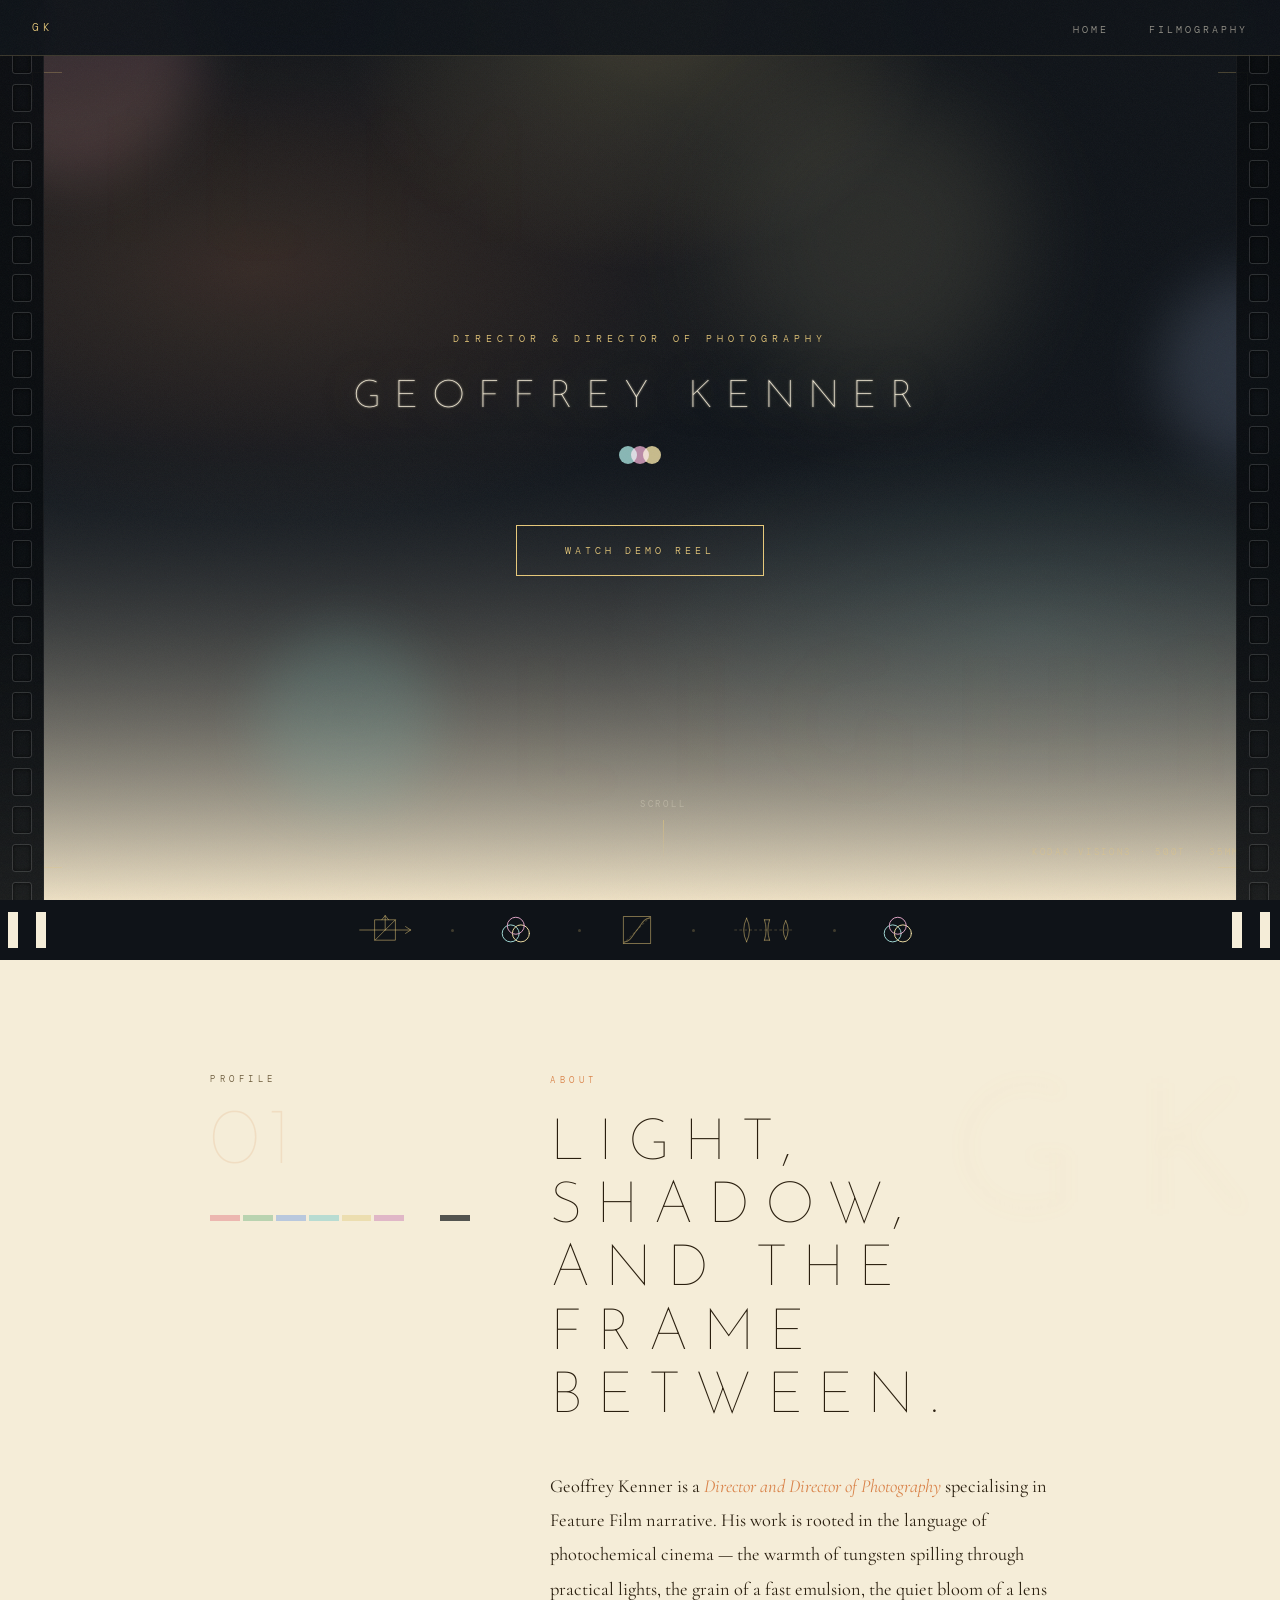
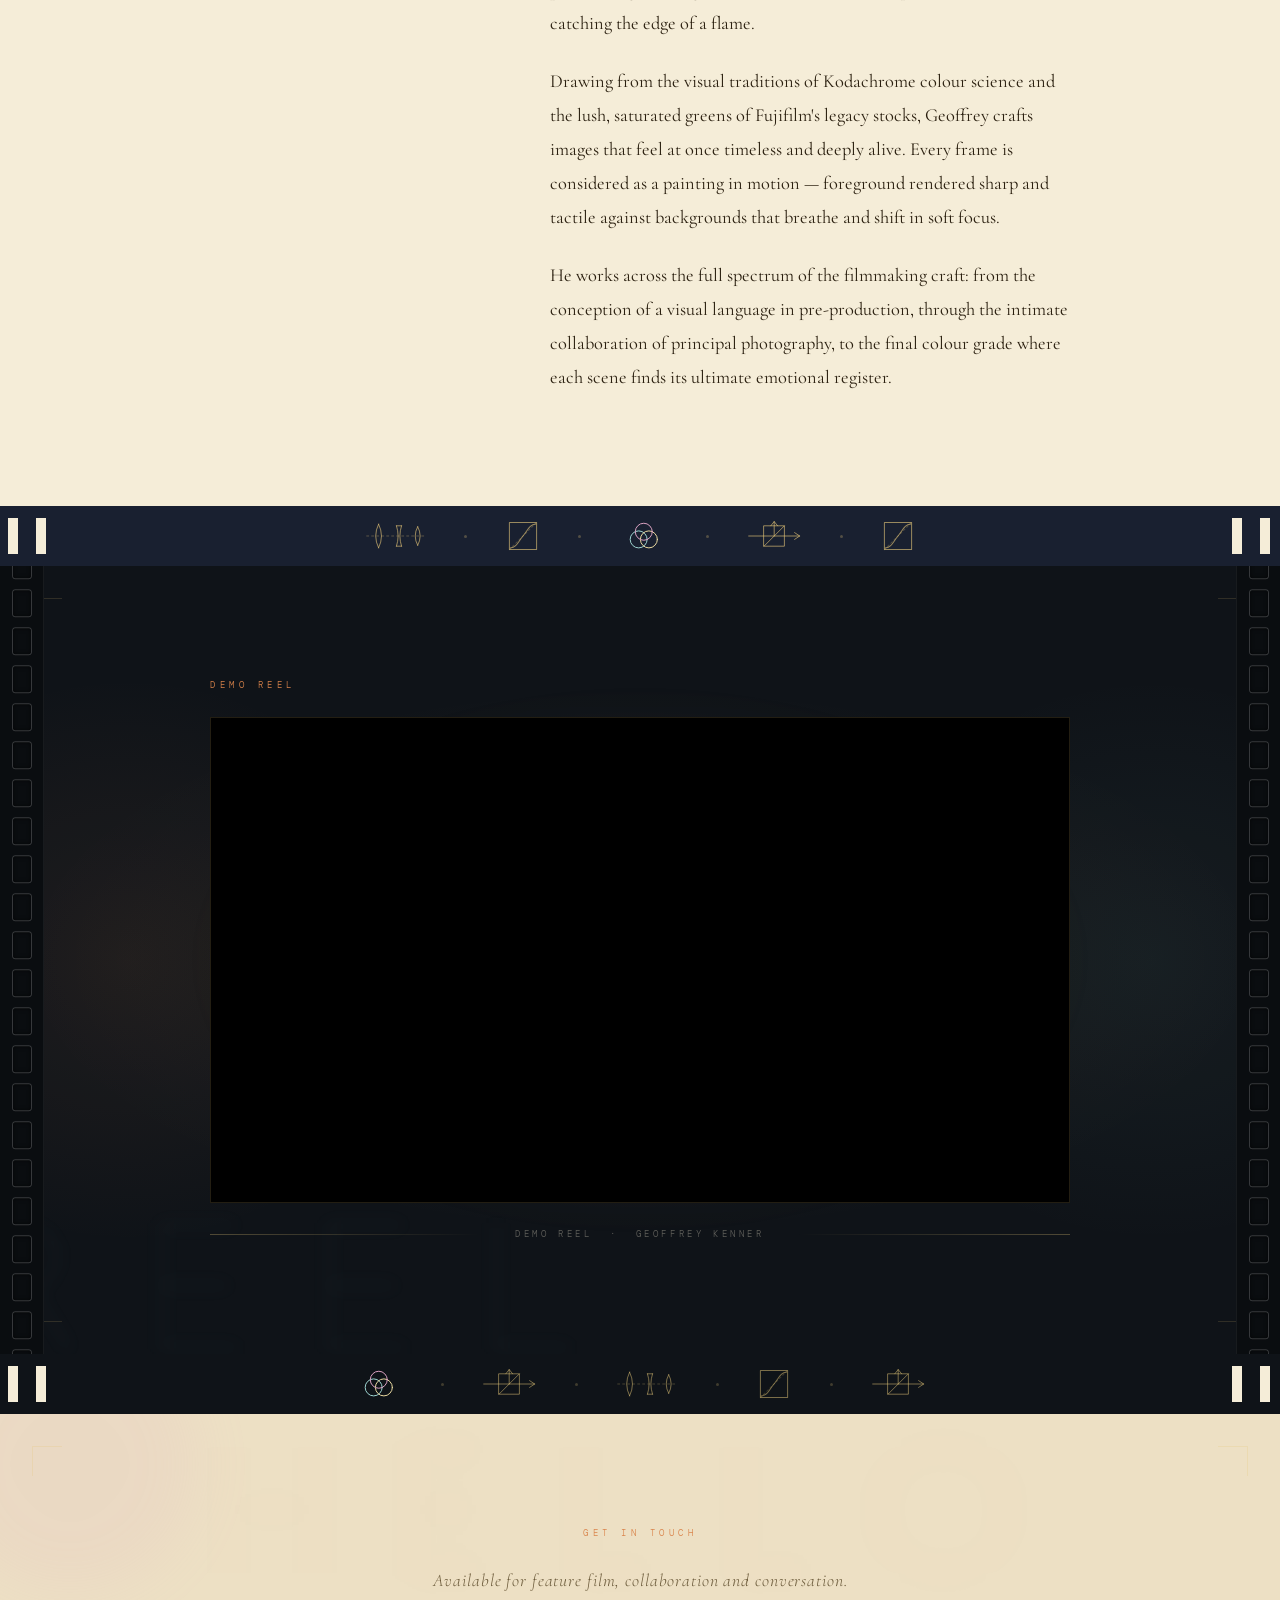
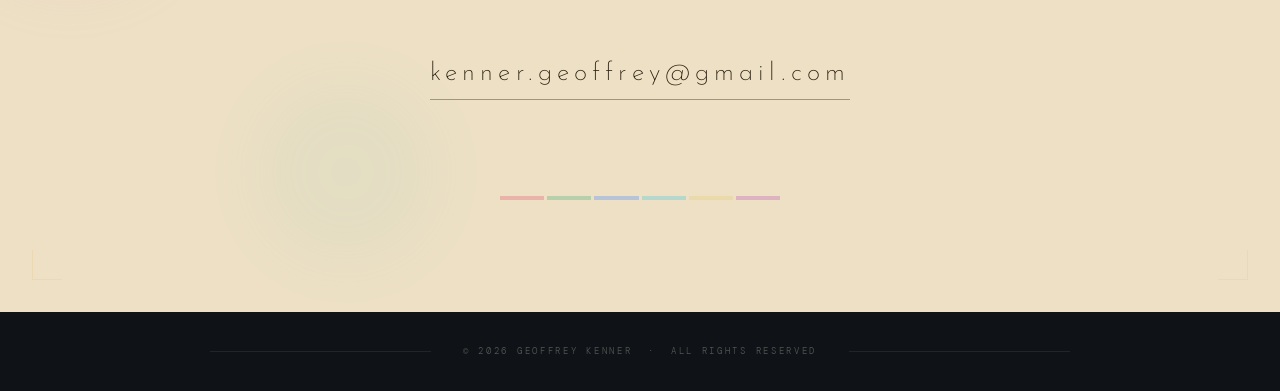
==== commit 5fb65b6f: "Add files via upload" ====
--- a/index.html
+++ b/index.html
@@ -250,7 +250,7 @@
 
     <div class="video-caption fade-in">
       <div class="video-caption-line"></div>
-      <span class="video-caption-text">Demo Reel &nbsp;·&nbsp; Feature Film &nbsp;·&nbsp; Geoffrey Kenner</span>
+      <span class="video-caption-text">Demo Reel &nbsp;·&nbsp; Geoffrey Kenner</span>
       <div class="video-caption-line" style="background: linear-gradient(90deg, transparent, rgba(232, 201, 122, 0.3));"></div>
     </div>
   </div>
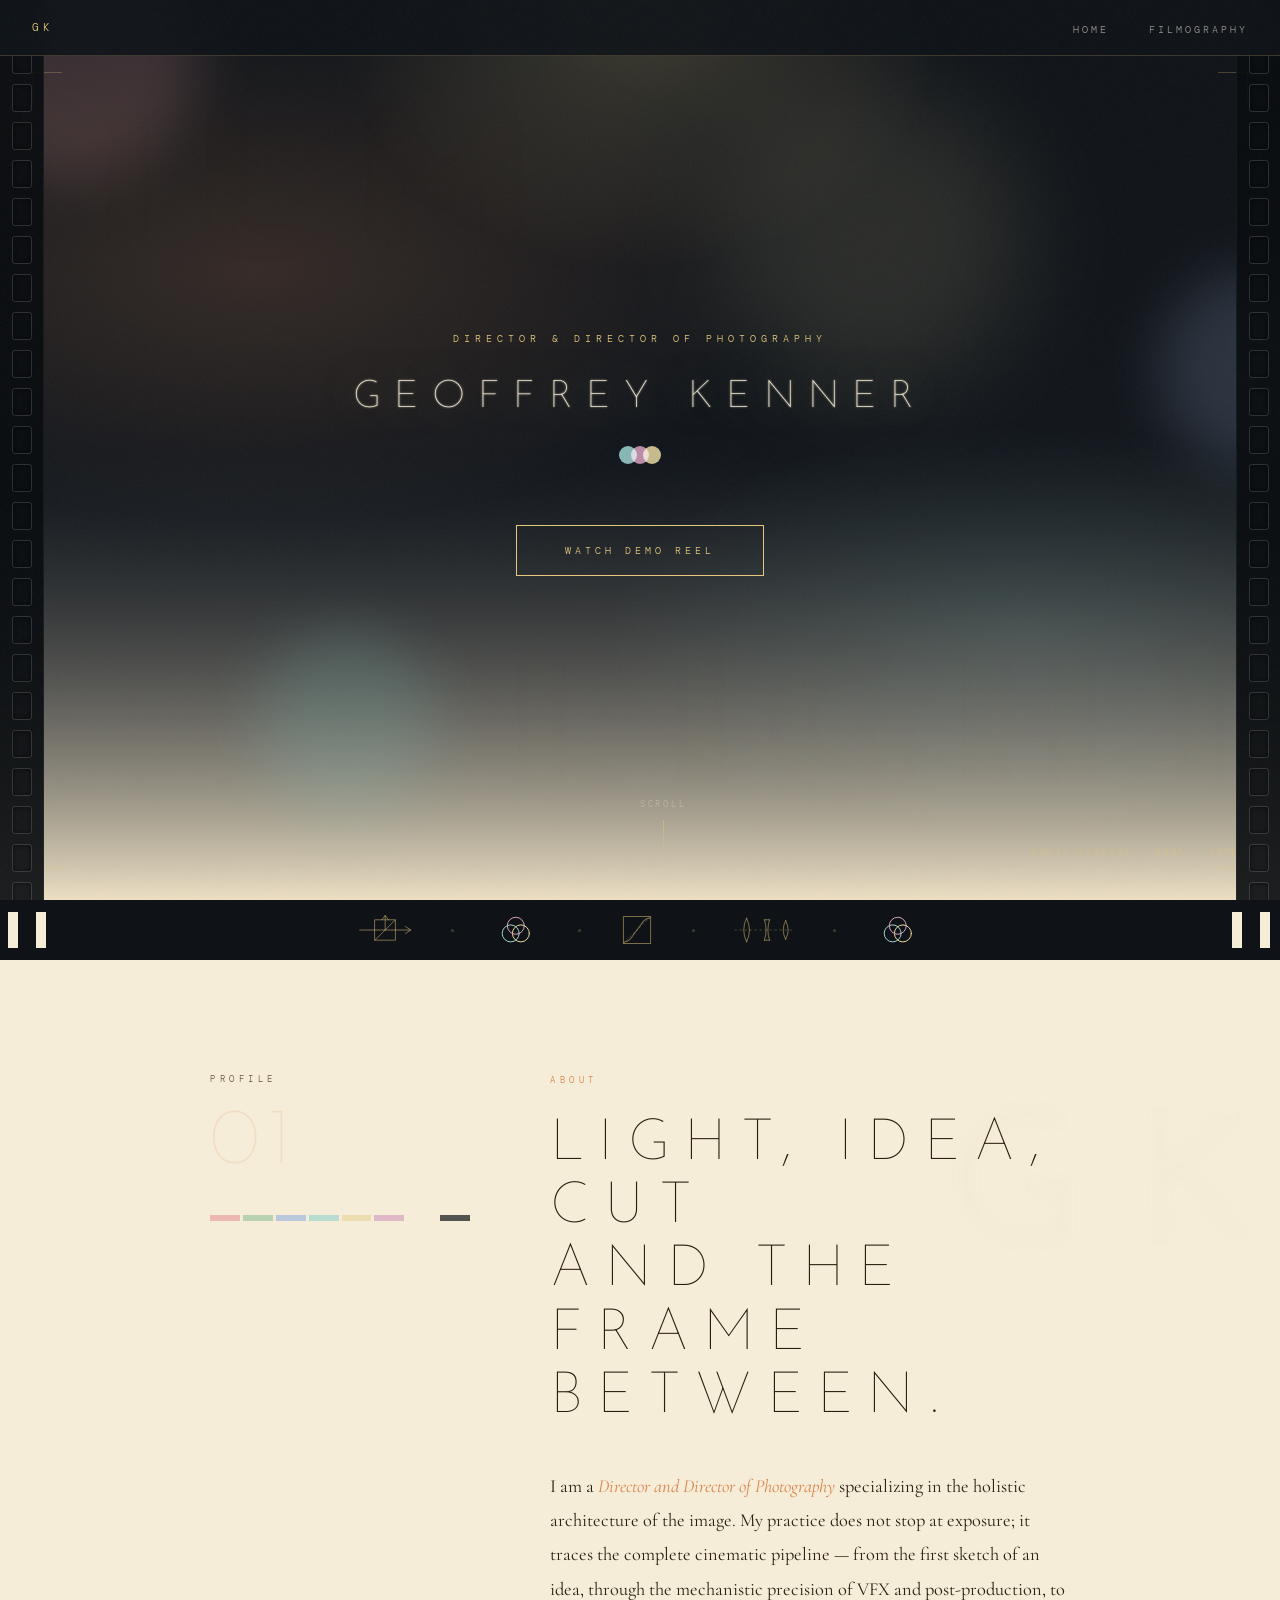
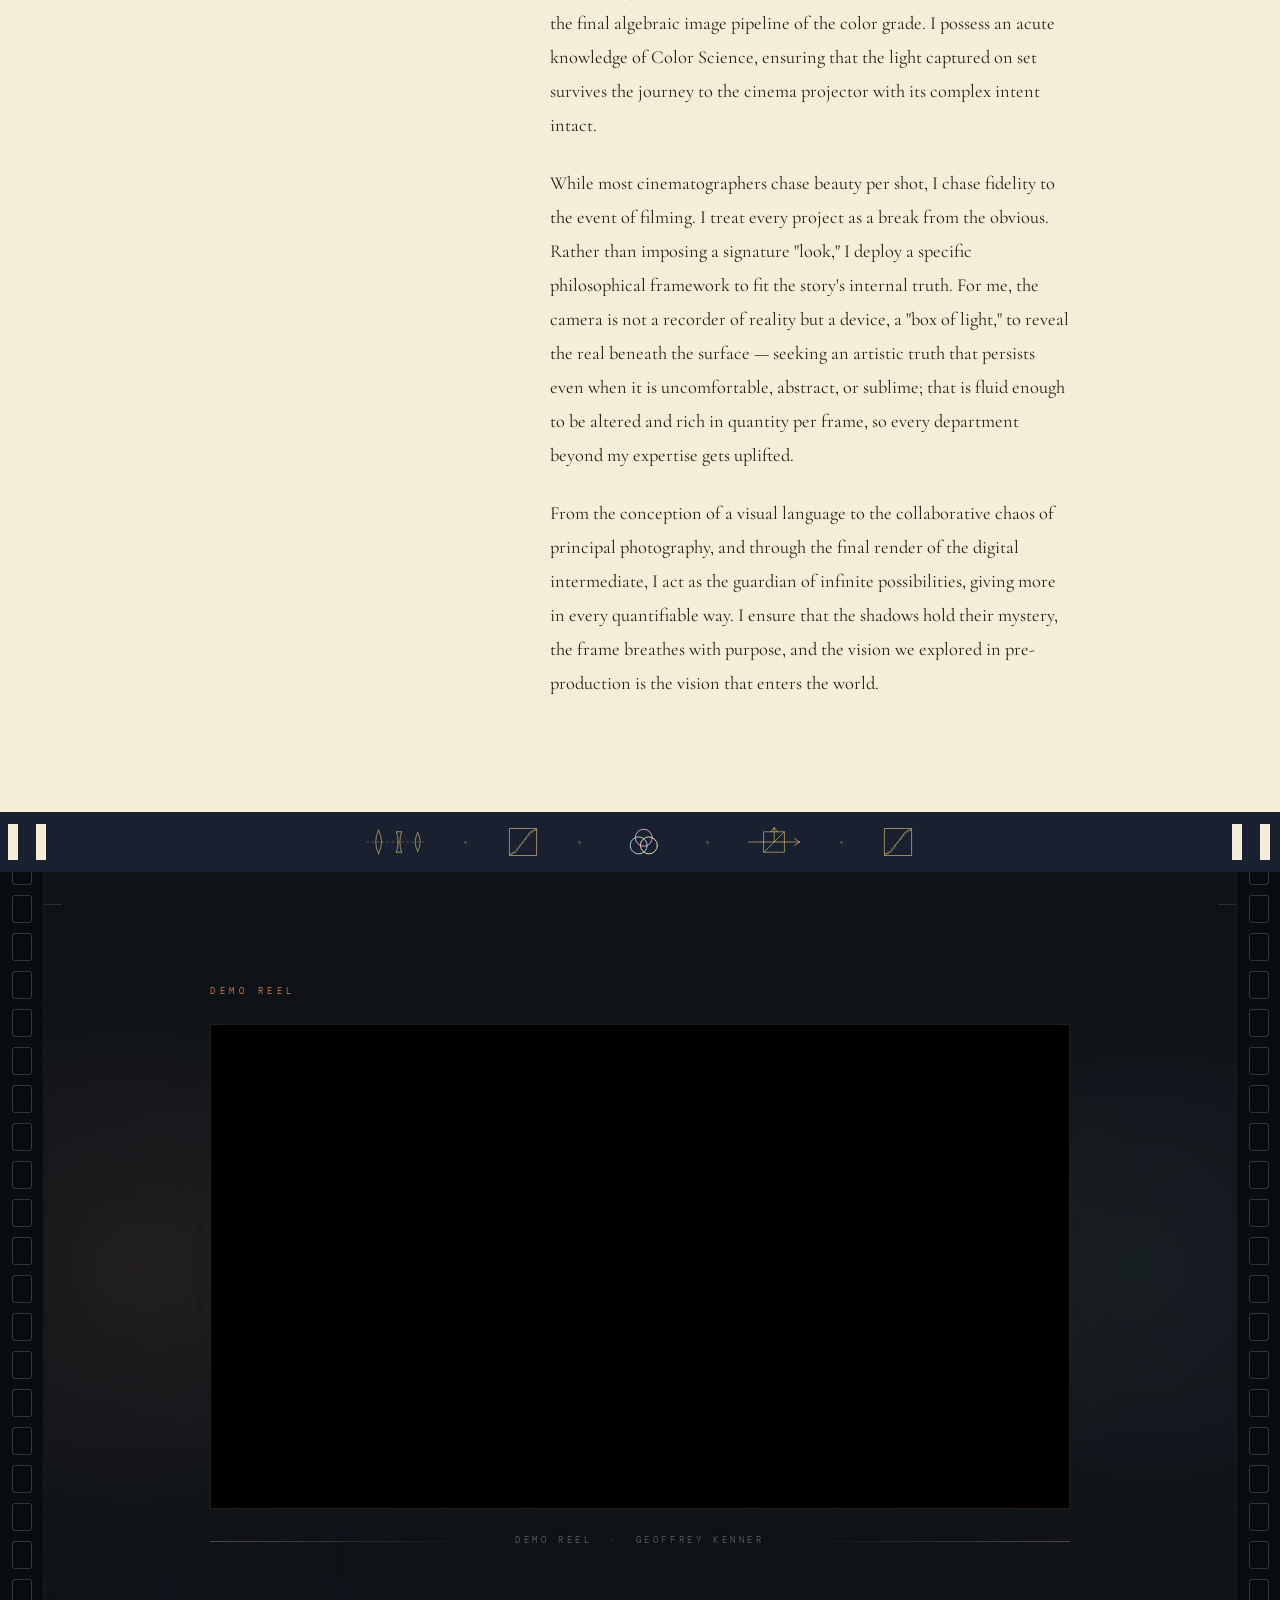
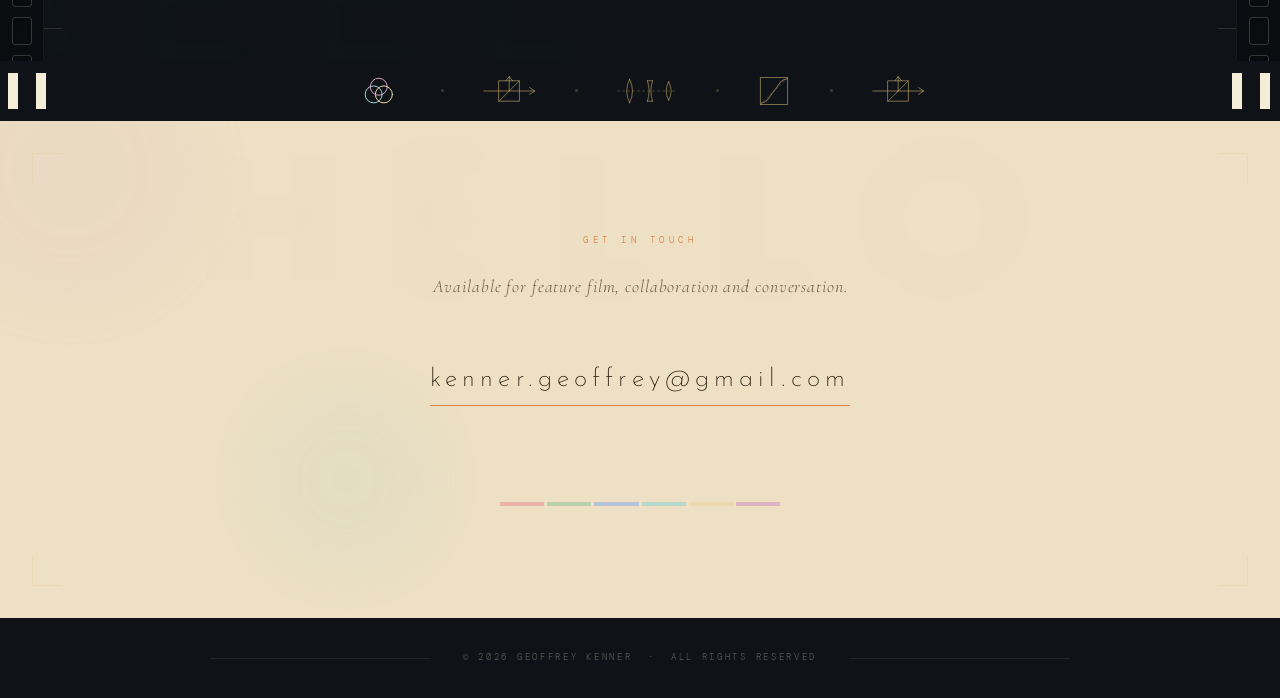
==== commit 4ccab27b: "Add files via upload" ====
--- a/index.html
+++ b/index.html
@@ -145,17 +145,17 @@
       <div class="about-body">
         <p class="section-eyebrow fade-in">About</p>
         <h2 class="section-heading fade-in">
-          Light, shadow,<br>and the frame between.
+          Light, idea, cut<br>and the frame between.
         </h2>
         <div class="fade-in">
           <p>
-            Geoffrey Kenner is a <em>Director and Director of Photography</em> specialising in Feature Film narrative. His work is rooted in the language of photochemical cinema — the warmth of tungsten spilling through practical lights, the grain of a fast emulsion, the quiet bloom of a lens catching the edge of a flame.
+            I am a <em>Director and Director of Photography</em> specializing in the holistic architecture of the image. My practice does not stop at exposure; it traces the complete cinematic pipeline — from the first sketch of an idea, through the mechanistic precision of VFX and post-production, to the final algebraic image pipeline of the color grade. I possess an acute knowledge of Color Science, ensuring that the light captured on set survives the journey to the cinema projector with its complex intent intact.
           </p>
           <p>
-            Drawing from the visual traditions of Kodachrome colour science and the lush, saturated greens of Fujifilm's legacy stocks, Geoffrey crafts images that feel at once timeless and deeply alive. Every frame is considered as a painting in motion — foreground rendered sharp and tactile against backgrounds that breathe and shift in soft focus.
+            While most cinematographers chase beauty per shot, I chase fidelity to the event of filming. I treat every project as a break from the obvious. Rather than imposing a signature "look," I deploy a specific philosophical framework to fit the story's internal truth. For me, the camera is not a recorder of reality but a device, a "box of light," to reveal the real beneath the surface — seeking an artistic truth that persists even when it is uncomfortable, abstract, or sublime; that is fluid enough to be altered and rich in quantity per frame, so every department beyond my expertise gets uplifted.
           </p>
           <p>
-            He works across the full spectrum of the filmmaking craft: from the conception of a visual language in pre-production, through the intimate collaboration of principal photography, to the final colour grade where each scene finds its ultimate emotional register.
+            From the conception of a visual language to the collaborative chaos of principal photography, and through the final render of the digital intermediate, I act as the guardian of infinite possibilities, giving more in every quantifiable way. I ensure that the shadows hold their mystery, the frame breathes with purpose, and the vision we explored in pre-production is the vision that enters the world.
           </p>
         </div>
       </div>
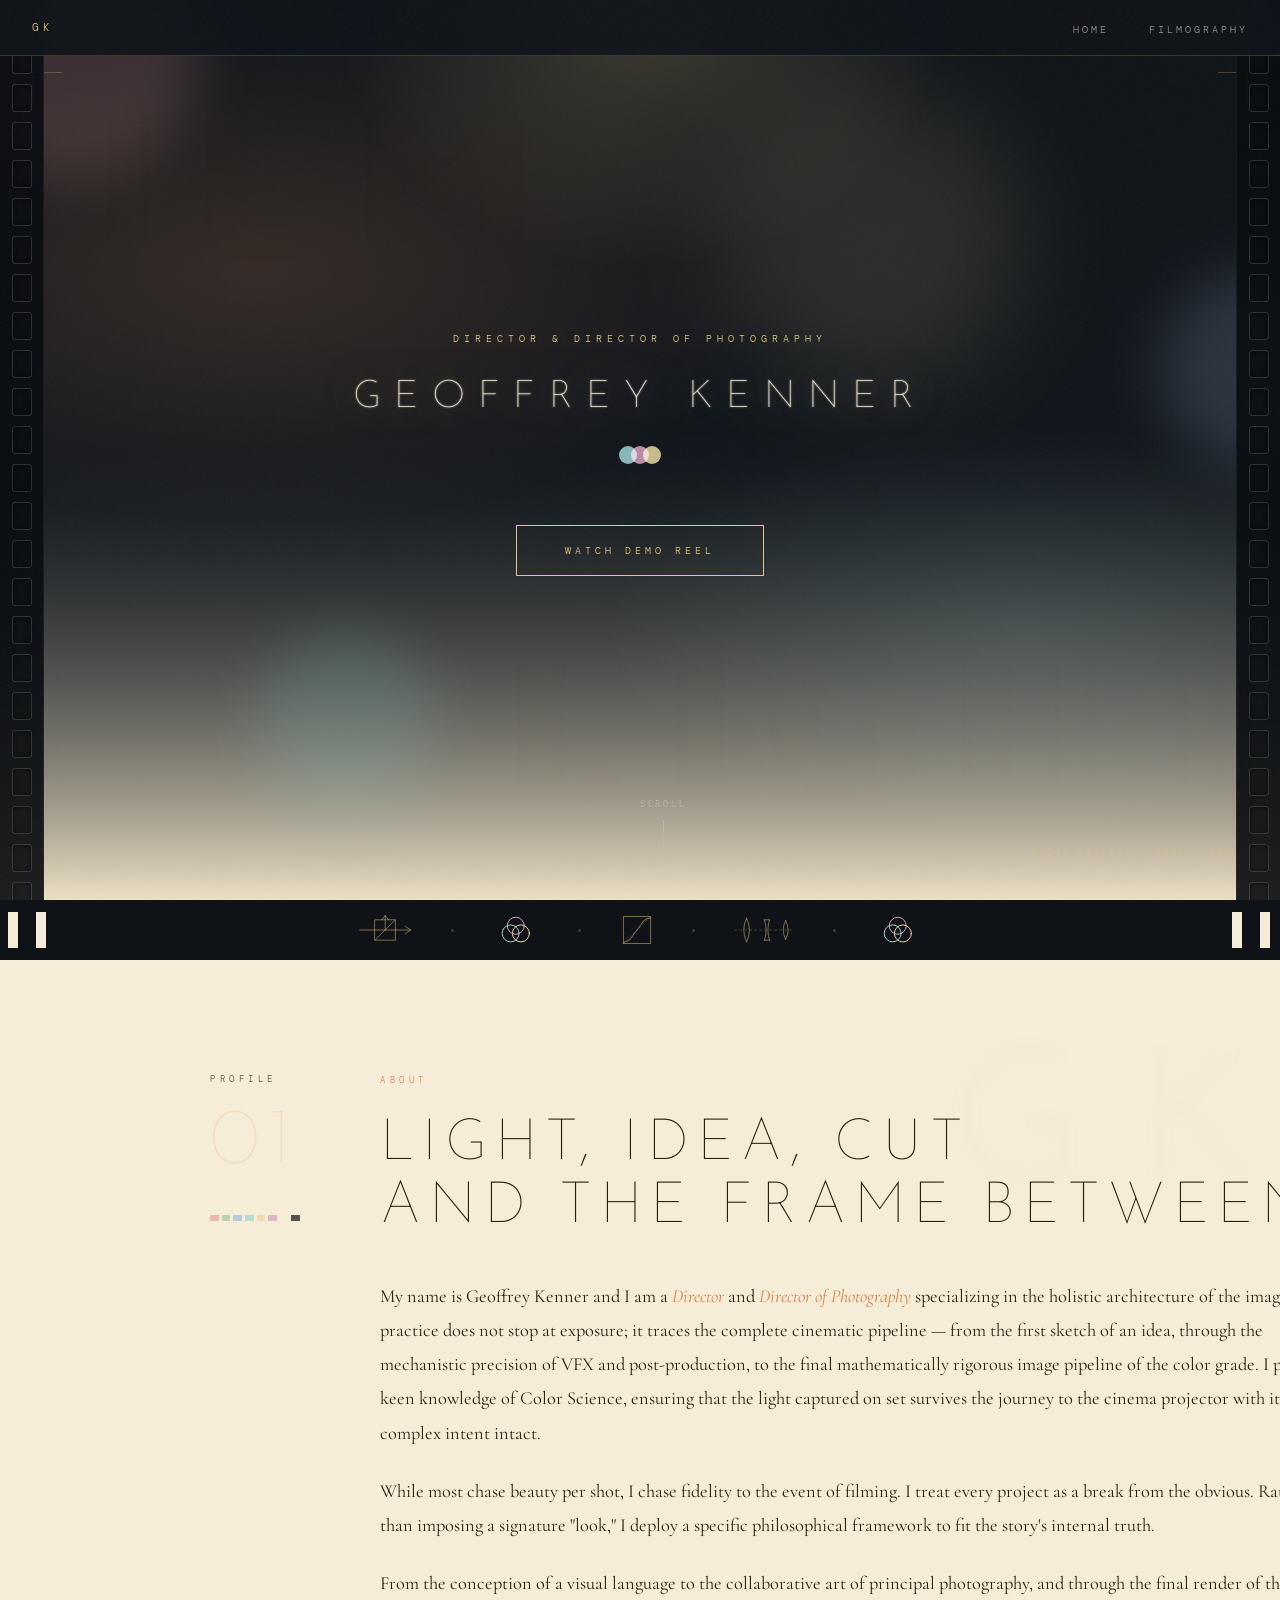
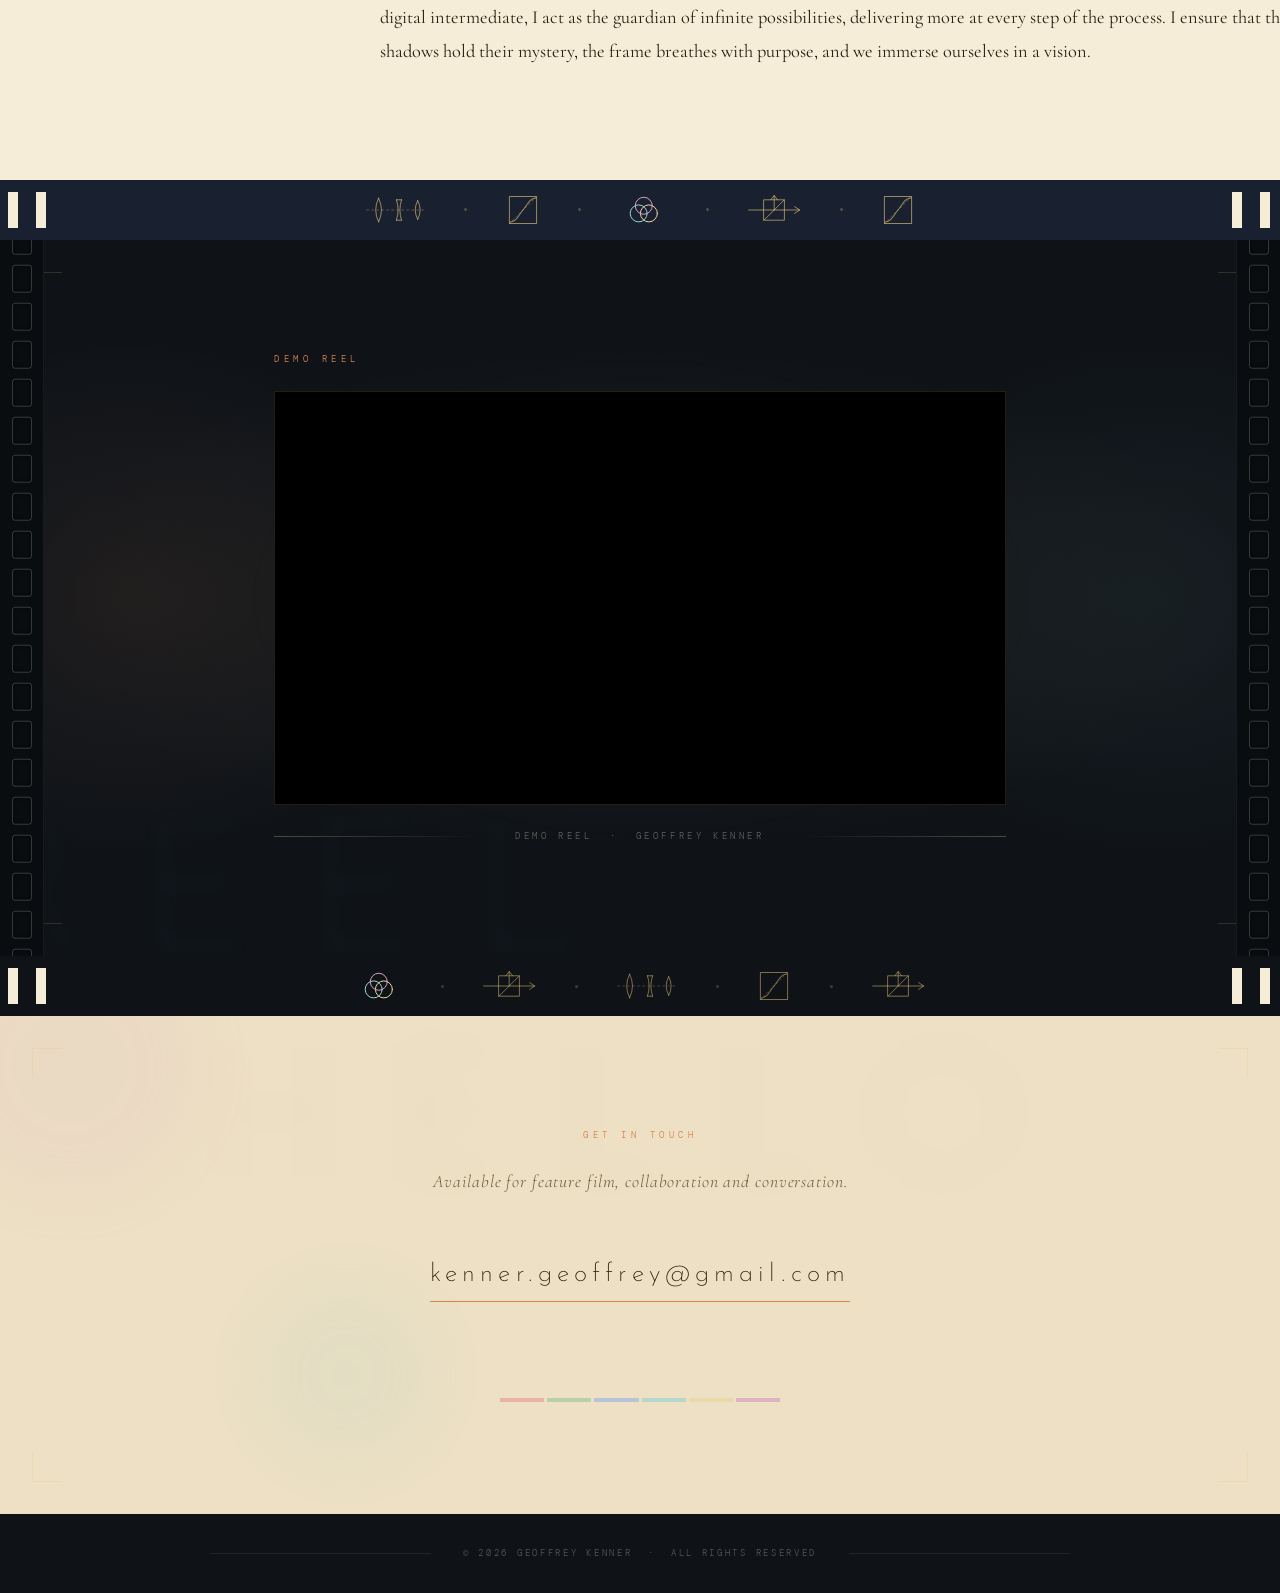
==== commit 82d6a75a: "Add files via upload" ====
--- a/index.html
+++ b/index.html
@@ -144,18 +144,19 @@
 
       <div class="about-body">
         <p class="section-eyebrow fade-in">About</p>
-        <h2 class="section-heading fade-in">
-          Light, idea, cut<br>and the frame between.
+        <h2 class="section-heading heading-twoline fade-in">
+          <span>Light, idea, cut</span>
+          <span>and the frame between.</span>
         </h2>
         <div class="fade-in">
           <p>
-            I am a <em>Director and Director of Photography</em> specializing in the holistic architecture of the image. My practice does not stop at exposure; it traces the complete cinematic pipeline — from the first sketch of an idea, through the mechanistic precision of VFX and post-production, to the final algebraic image pipeline of the color grade. I possess an acute knowledge of Color Science, ensuring that the light captured on set survives the journey to the cinema projector with its complex intent intact.
+            My name is Geoffrey Kenner and I am a <em>Director</em> and <em>Director of Photography</em> specializing in the holistic architecture of the image. My practice does not stop at exposure; it traces the complete cinematic pipeline — from the first sketch of an idea, through the mechanistic precision of VFX and post-production, to the final mathematically rigorous image pipeline of the color grade. I possess a keen knowledge of Color Science, ensuring that the light captured on set survives the journey to the cinema projector with its complex intent intact.
           </p>
           <p>
-            While most cinematographers chase beauty per shot, I chase fidelity to the event of filming. I treat every project as a break from the obvious. Rather than imposing a signature "look," I deploy a specific philosophical framework to fit the story's internal truth. For me, the camera is not a recorder of reality but a device, a "box of light," to reveal the real beneath the surface — seeking an artistic truth that persists even when it is uncomfortable, abstract, or sublime; that is fluid enough to be altered and rich in quantity per frame, so every department beyond my expertise gets uplifted.
+            While most chase beauty per shot, I chase fidelity to the event of filming. I treat every project as a break from the obvious. Rather than imposing a signature "look," I deploy a specific philosophical framework to fit the story's internal truth.
           </p>
           <p>
-            From the conception of a visual language to the collaborative chaos of principal photography, and through the final render of the digital intermediate, I act as the guardian of infinite possibilities, giving more in every quantifiable way. I ensure that the shadows hold their mystery, the frame breathes with purpose, and the vision we explored in pre-production is the vision that enters the world.
+            From the conception of a visual language to the collaborative art of principal photography, and through the final render of the digital intermediate, I act as the guardian of infinite possibilities, delivering more at every step of the process. I ensure that the shadows hold their mystery, the frame breathes with purpose, and we immerse ourselves in a vision.
           </p>
         </div>
       </div>
--- a/styles.css
+++ b/styles.css
@@ -490,6 +490,17 @@
     margin-bottom: 2.5rem;
   }
 
+  /* heading forced to exactly two lines, scales to fit the longer line */
+  .heading-twoline {
+    font-size: clamp(1.05rem, 4.6vw, 3.6rem);
+    letter-spacing: 0.14em;
+  }
+
+  .heading-twoline span {
+    display: block;
+    white-space: nowrap;
+  }
+
   /* ─── ABOUT SECTION ─── */
   .about {
     background: var(--kodak-cream);
@@ -617,6 +628,12 @@
 
 
   .reel-section .section-heading { color: var(--kodak-cream); }
+
+  /* keep reel content clear of the 44px film-perforation strips */
+  .reel-section .container {
+    padding-left: 64px;
+    padding-right: 64px;
+  }
 
   .video-wrapper {
     position: relative;
@@ -828,6 +845,7 @@
     nav { padding: 0 1rem; }
     .nav-links { gap: 1.5rem; }
     section { padding: 5rem 1.5rem; }
+    .reel-section .container { padding-left: 54px; padding-right: 54px; }
   }
 
   /* ─── FILMOGRAPHY PAGE ─── */
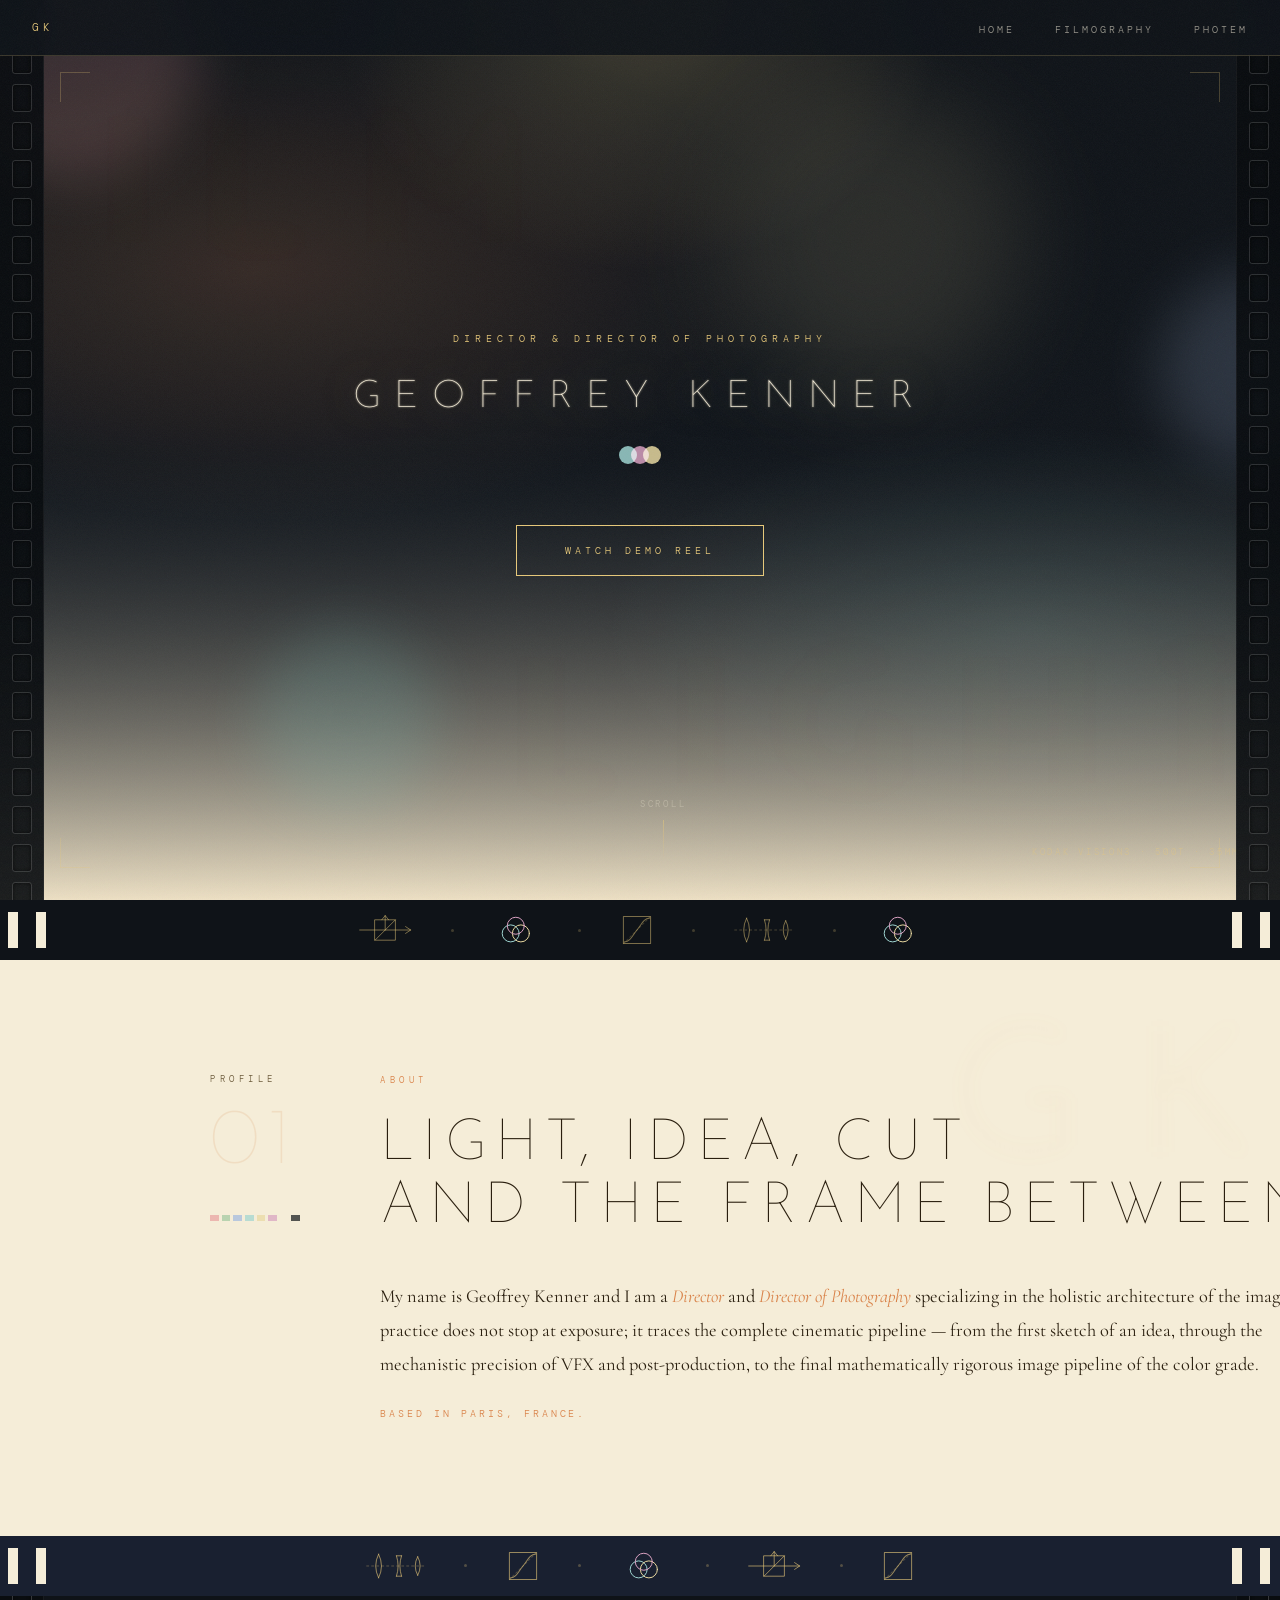
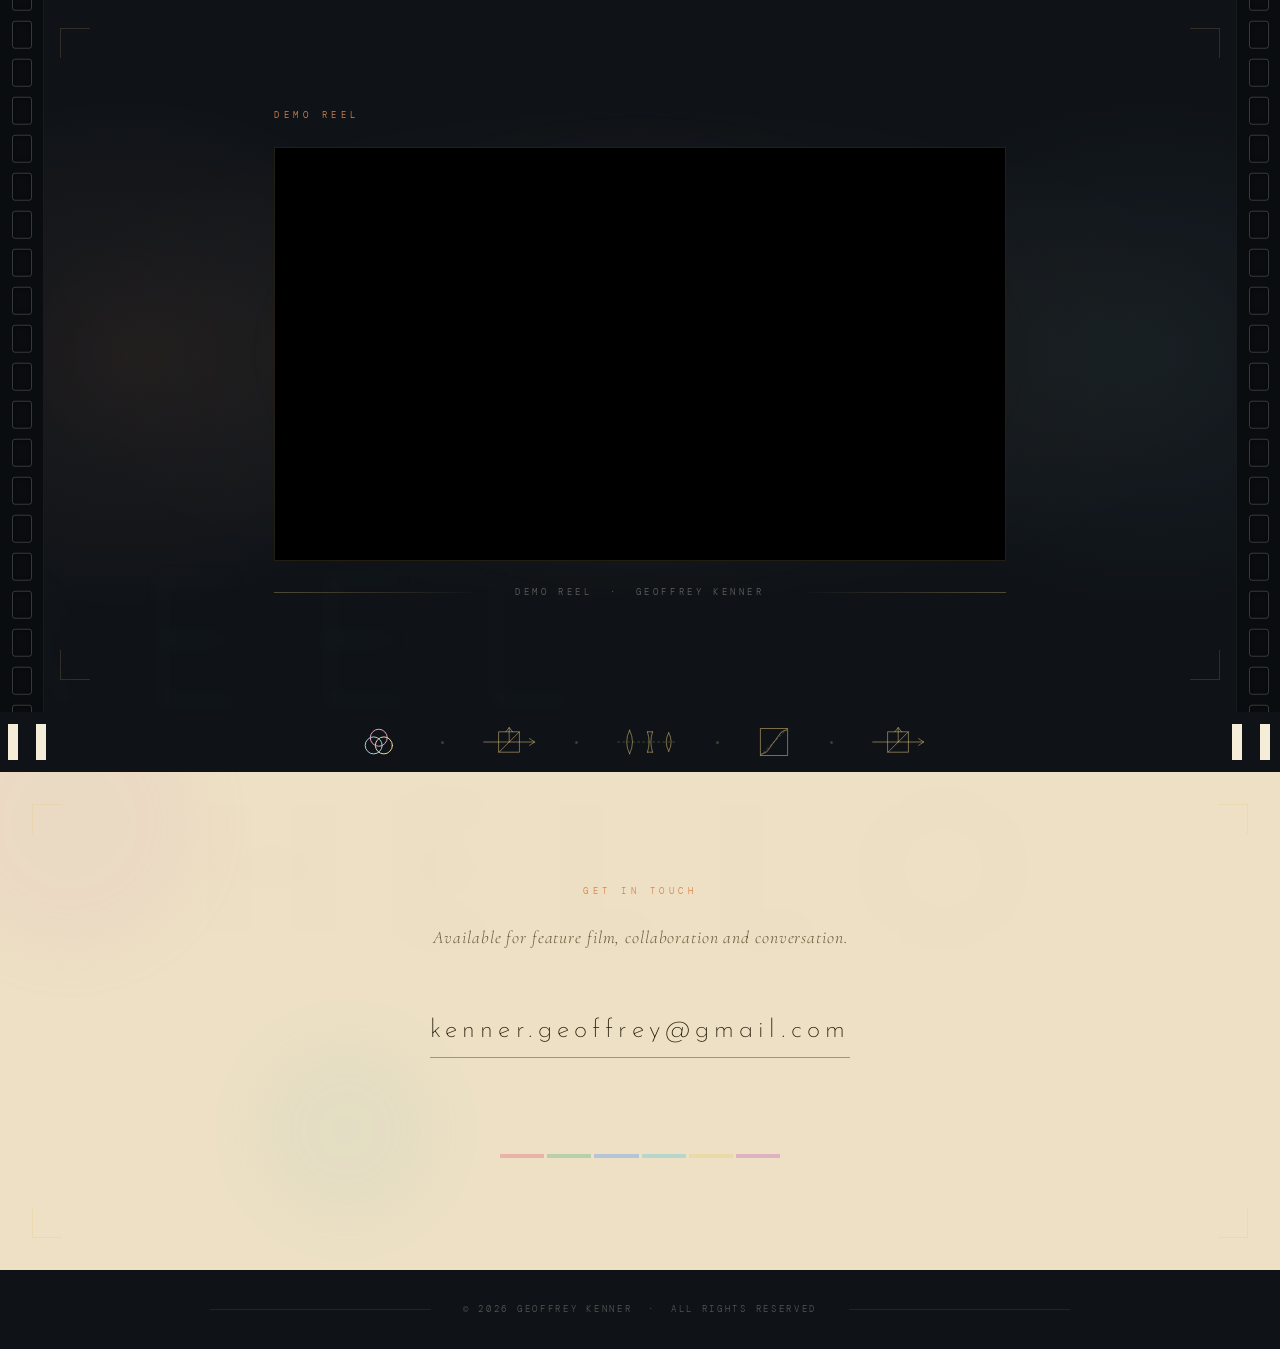
==== commit 26385efe: "Add files via upload" ====
--- a/index.html
+++ b/index.html
@@ -18,6 +18,7 @@
   <ul class="nav-links">
     <li><a href="index.html" class="active">Home</a></li>
     <li><a href="filmography.html">Filmography</a></li>
+    <li><a href="photem.html">Photem</a></li>
   </ul>
 </nav>
 
@@ -150,14 +151,9 @@
         </h2>
         <div class="fade-in">
           <p>
-            My name is Geoffrey Kenner and I am a <em>Director</em> and <em>Director of Photography</em> specializing in the holistic architecture of the image. My practice does not stop at exposure; it traces the complete cinematic pipeline — from the first sketch of an idea, through the mechanistic precision of VFX and post-production, to the final mathematically rigorous image pipeline of the color grade. I possess a keen knowledge of Color Science, ensuring that the light captured on set survives the journey to the cinema projector with its complex intent intact.
+            My name is Geoffrey Kenner and I am a <em>Director</em> and <em>Director of Photography</em> specializing in the holistic architecture of the image. My practice does not stop at exposure; it traces the complete cinematic pipeline — from the first sketch of an idea, through the mechanistic precision of VFX and post-production, to the final mathematically rigorous image pipeline of the color grade.
           </p>
-          <p>
-            While most chase beauty per shot, I chase fidelity to the event of filming. I treat every project as a break from the obvious. Rather than imposing a signature "look," I deploy a specific philosophical framework to fit the story's internal truth.
-          </p>
-          <p>
-            From the conception of a visual language to the collaborative art of principal photography, and through the final render of the digital intermediate, I act as the guardian of infinite possibilities, delivering more at every step of the process. I ensure that the shadows hold their mystery, the frame breathes with purpose, and we immerse ourselves in a vision.
-          </p>
+          <p class="about-location">Based in Paris, France.</p>
         </div>
       </div>
     </div>
--- a/styles.css
+++ b/styles.css
@@ -166,6 +166,7 @@
   .optic-icon line,
   .optic-icon rect,
   .optic-icon circle,
+  .optic-icon ellipse,
   .optic-icon path,
   .optic-icon polyline {
     fill: none;
@@ -527,6 +528,16 @@
     color: var(--text-muted);
     text-transform: uppercase;
     margin-bottom: 1rem;
+  }
+
+  .about-location {
+    font-family: 'DM Mono', monospace;
+    font-size: 0.62rem;
+    font-weight: 300;
+    letter-spacing: 0.3em;
+    text-transform: uppercase;
+    color: var(--kodak-orange);
+    margin-top: 2rem;
   }
 
   .about-number {
@@ -768,6 +779,20 @@
   .frame-corner-bl { bottom: 2rem; left: 2rem; border-bottom: 1px solid var(--kodak-amber); border-left: 1px solid var(--kodak-amber); }
   .frame-corner-br { bottom: 2rem; right: 2rem; border-bottom: 1px solid var(--kodak-amber); border-right: 1px solid var(--kodak-amber); }
 
+  /* keep corner brackets inside the frame on sections with 44px perforation strips */
+  .hero .frame-corner-tl,
+  .hero .frame-corner-bl,
+  .reel-section .frame-corner-tl,
+  .reel-section .frame-corner-bl,
+  .filmography-hero .frame-corner-tl,
+  .filmography-hero .frame-corner-bl { left: 60px; }
+  .hero .frame-corner-tr,
+  .hero .frame-corner-br,
+  .reel-section .frame-corner-tr,
+  .reel-section .frame-corner-br,
+  .filmography-hero .frame-corner-tr,
+  .filmography-hero .frame-corner-br { right: 60px; }
+
   /* ─── OUT-OF-FOCUS TEXT DECORATION ─── */
   .blurred-text-deco {
     position: absolute;
@@ -1017,3 +1042,276 @@
     .filmography-table th:nth-child(3),
     .filmography-table td:nth-child(3) { display: none; }
   }
+
+  /* ═══════════════════════════════════════════
+     PHOTEM — PHOTOGRAPHY & POEM (cosmos theme)
+     ═══════════════════════════════════════════ */
+  :root {
+    --cosmos-base: #0a1020;
+    --cosmos-deep: #060a16;
+    --cosmos-mid: #101a33;
+    --star-gold: #e8c97a;
+  }
+
+  body.photem {
+    background-color: var(--cosmos-base);
+    color: var(--kodak-cream);
+  }
+
+  /* starfield: layered radial-gradient dots in kodak yellow */
+  .starfield {
+    position: fixed;
+    inset: 0;
+    z-index: 0;
+    pointer-events: none;
+    background-color: var(--cosmos-base);
+    background-image:
+      radial-gradient(1.5px 1.5px at 12% 18%, rgba(232,201,122,0.9), transparent),
+      radial-gradient(1px 1px at 28% 42%, rgba(232,201,122,0.6), transparent),
+      radial-gradient(1.5px 1.5px at 47% 12%, rgba(232,201,122,0.75), transparent),
+      radial-gradient(1px 1px at 63% 33%, rgba(245,237,216,0.55), transparent),
+      radial-gradient(2px 2px at 78% 22%, rgba(232,201,122,0.85), transparent),
+      radial-gradient(1px 1px at 88% 48%, rgba(232,201,122,0.5), transparent),
+      radial-gradient(1.5px 1.5px at 8% 67%, rgba(232,201,122,0.7), transparent),
+      radial-gradient(1px 1px at 34% 78%, rgba(245,237,216,0.5), transparent),
+      radial-gradient(1.5px 1.5px at 56% 88%, rgba(232,201,122,0.65), transparent),
+      radial-gradient(1px 1px at 72% 72%, rgba(232,201,122,0.55), transparent),
+      radial-gradient(2px 2px at 92% 82%, rgba(232,201,122,0.8), transparent),
+      radial-gradient(1px 1px at 18% 92%, rgba(245,237,216,0.45), transparent),
+      radial-gradient(ellipse 80% 50% at 50% 0%, rgba(40,60,110,0.35), transparent 70%),
+      radial-gradient(ellipse 60% 40% at 85% 100%, rgba(60,50,90,0.25), transparent 70%);
+    background-repeat: no-repeat;
+  }
+
+  /* a second, larger drifting star layer for parallax twinkle */
+  .starfield::after {
+    content: '';
+    position: absolute;
+    inset: -50%;
+    background-image:
+      radial-gradient(1px 1px at 20% 30%, rgba(232,201,122,0.5), transparent),
+      radial-gradient(1px 1px at 65% 15%, rgba(232,201,122,0.4), transparent),
+      radial-gradient(1.5px 1.5px at 40% 60%, rgba(232,201,122,0.55), transparent),
+      radial-gradient(1px 1px at 85% 70%, rgba(245,237,216,0.4), transparent),
+      radial-gradient(1px 1px at 10% 80%, rgba(232,201,122,0.45), transparent);
+    background-repeat: repeat;
+    background-size: 50% 50%;
+    animation: starDrift 120s linear infinite;
+    opacity: 0.7;
+  }
+
+  @keyframes starDrift {
+    from { transform: translate(0, 0); }
+    to   { transform: translate(-25%, -25%); }
+  }
+
+  @keyframes twinkle {
+    0%, 100% { opacity: 0.85; }
+    50%      { opacity: 0.35; }
+  }
+
+  /* ─── PHOTEM HERO ─── */
+  .photem-hero {
+    min-height: 46vh;
+    display: flex;
+    flex-direction: column;
+    align-items: center;
+    justify-content: center;
+    position: relative;
+    overflow: hidden;
+    padding: 110px 2rem 5rem;
+    text-align: center;
+    z-index: 1;
+  }
+
+  .photem-hero .hero-name {
+    animation: fadeUp 1s ease 0.5s forwards;
+  }
+
+  .photem-hero .hero-eyebrow { animation: fadeUp 0.8s ease 0.3s forwards; }
+
+  .photem-sub {
+    font-family: 'Cormorant Garamond', serif;
+    font-style: italic;
+    font-size: clamp(1rem, 2vw, 1.3rem);
+    color: rgba(245, 237, 216, 0.55);
+    letter-spacing: 0.05em;
+    margin-top: 0.5rem;
+    opacity: 0;
+    animation: fadeUp 1s ease 1.3s forwards;
+  }
+
+  /* ─── COSMOS DIVIDER (reuses .film-strip / .film-optics) ─── */
+  .cosmos-strip {
+    background: var(--cosmos-deep);
+    border-top: 1px solid rgba(232,201,122,0.08);
+    border-bottom: 1px solid rgba(232,201,122,0.08);
+    position: relative;
+    z-index: 1;
+  }
+  .cosmos-strip::before,
+  .cosmos-strip::after {
+    background-image: repeating-linear-gradient(
+      90deg, transparent 0, transparent 8px,
+      rgba(232,201,122,0.4) 8px, rgba(232,201,122,0.4) 18px,
+      transparent 18px, transparent 28px);
+  }
+
+  /* ─── GALLERY ─── */
+  .photem-gallery {
+    position: relative;
+    z-index: 1;
+    max-width: 1180px;
+    margin: 0 auto;
+    padding: 6rem 2rem 8rem;
+    display: grid;
+    grid-template-columns: repeat(3, 1fr);
+    gap: 1.4rem;
+  }
+
+  @media (max-width: 900px) { .photem-gallery { grid-template-columns: repeat(2, 1fr); } }
+  @media (max-width: 560px) { .photem-gallery { grid-template-columns: 1fr; max-width: 480px; } }
+
+  .photem-item {
+    position: relative;
+    cursor: pointer;
+    overflow: hidden;
+    border: 1px solid rgba(232,201,122,0.12);
+    background: var(--cosmos-mid);
+    opacity: 0;
+    transform: translateY(20px);
+    transition: opacity 0.8s ease, transform 0.8s ease;
+  }
+
+  .photem-item.visible { opacity: 1; transform: translateY(0); }
+
+  .photem-item img {
+    display: block;
+    width: 100%;
+    height: 280px;
+    object-fit: cover;
+    transition: transform 0.7s cubic-bezier(0.2,0.7,0.2,1), filter 0.7s ease;
+    filter: saturate(0.95);
+  }
+
+  @media (max-width: 560px) { .photem-item img { height: 320px; } }
+
+  .photem-item:hover img { transform: scale(1.04); filter: saturate(1.1); }
+
+  /* corner ticks on hover, echoing the film frame-corners */
+  .photem-item::before,
+  .photem-item::after {
+    content: '';
+    position: absolute;
+    width: 18px; height: 18px;
+    border-color: var(--star-gold);
+    opacity: 0;
+    transition: opacity 0.4s ease;
+    z-index: 2;
+  }
+  .photem-item::before { top: 10px; left: 10px; border-top: 1px solid; border-left: 1px solid; }
+  .photem-item::after  { bottom: 10px; right: 10px; border-bottom: 1px solid; border-right: 1px solid; }
+  .photem-item:hover::before,
+  .photem-item:hover::after { opacity: 0.7; }
+
+  .photem-item-cap {
+    position: absolute;
+    left: 0; right: 0; bottom: 0;
+    padding: 1.4rem 1.1rem 0.9rem;
+    background: linear-gradient(180deg, transparent, rgba(6,10,22,0.85));
+    transform: translateY(8px);
+    opacity: 0;
+    transition: opacity 0.4s ease, transform 0.4s ease;
+    z-index: 2;
+  }
+  .photem-item:hover .photem-item-cap { opacity: 1; transform: translateY(0); }
+
+  .photem-item-title {
+    font-family: 'DM Mono', monospace;
+    font-size: 9px;
+    letter-spacing: 0.3em;
+    text-transform: uppercase;
+    color: var(--star-gold);
+  }
+
+  /* ─── LIGHTBOX ─── */
+  .photem-lightbox {
+    position: fixed;
+    inset: 0;
+    z-index: 2000;
+    display: none;
+    align-items: center;
+    justify-content: center;
+    padding: 4vh 4vw;
+    background: rgba(4, 7, 16, 0.94);
+    backdrop-filter: blur(8px);
+    -webkit-backdrop-filter: blur(8px);
+  }
+  .photem-lightbox.open { display: flex; animation: fadeIn 0.35s ease; }
+
+  .lightbox-inner {
+    display: flex;
+    gap: 2.5rem;
+    align-items: center;
+    max-width: 1200px;
+    width: 100%;
+    max-height: 92vh;
+  }
+
+  .lightbox-figure {
+    flex: 1 1 auto;
+    min-width: 0;
+    display: flex;
+    justify-content: center;
+    align-items: center;
+  }
+  .lightbox-figure img {
+    max-width: 100%;
+    max-height: 88vh;
+    object-fit: contain;
+    border: 1px solid rgba(232,201,122,0.18);
+  }
+
+  .lightbox-poem {
+    flex: 0 0 320px;
+    border-left: 1px solid rgba(232,201,122,0.25);
+    padding-left: 2rem;
+  }
+  .lightbox-poem-eyebrow {
+    font-family: 'DM Mono', monospace;
+    font-size: 9px;
+    letter-spacing: 0.4em;
+    text-transform: uppercase;
+    color: var(--star-gold);
+    margin-bottom: 1.4rem;
+  }
+  .lightbox-poem-body {
+    font-family: 'Cormorant Garamond', serif;
+    font-size: 1.25rem;
+    font-style: italic;
+    line-height: 2;
+    color: rgba(245, 237, 216, 0.82);
+    white-space: pre-line;
+  }
+
+  .lightbox-close {
+    position: absolute;
+    top: 2rem; right: 2.4rem;
+    font-family: 'DM Mono', monospace;
+    font-size: 0.7rem;
+    letter-spacing: 0.3em;
+    color: rgba(245,237,216,0.6);
+    background: none;
+    border: 1px solid rgba(232,201,122,0.3);
+    padding: 0.6rem 1.1rem;
+    cursor: pointer;
+    text-transform: uppercase;
+    transition: all 0.3s ease;
+  }
+  .lightbox-close:hover { color: var(--star-gold); border-color: var(--star-gold); }
+
+  @media (max-width: 760px) {
+    .lightbox-inner { flex-direction: column; gap: 1.2rem; max-height: none; overflow-y: auto; }
+    .lightbox-poem { flex: none; border-left: none; border-top: 1px solid rgba(232,201,122,0.25); padding-left: 0; padding-top: 1.2rem; width: 100%; }
+    .lightbox-figure img { max-height: 62vh; }
+  }
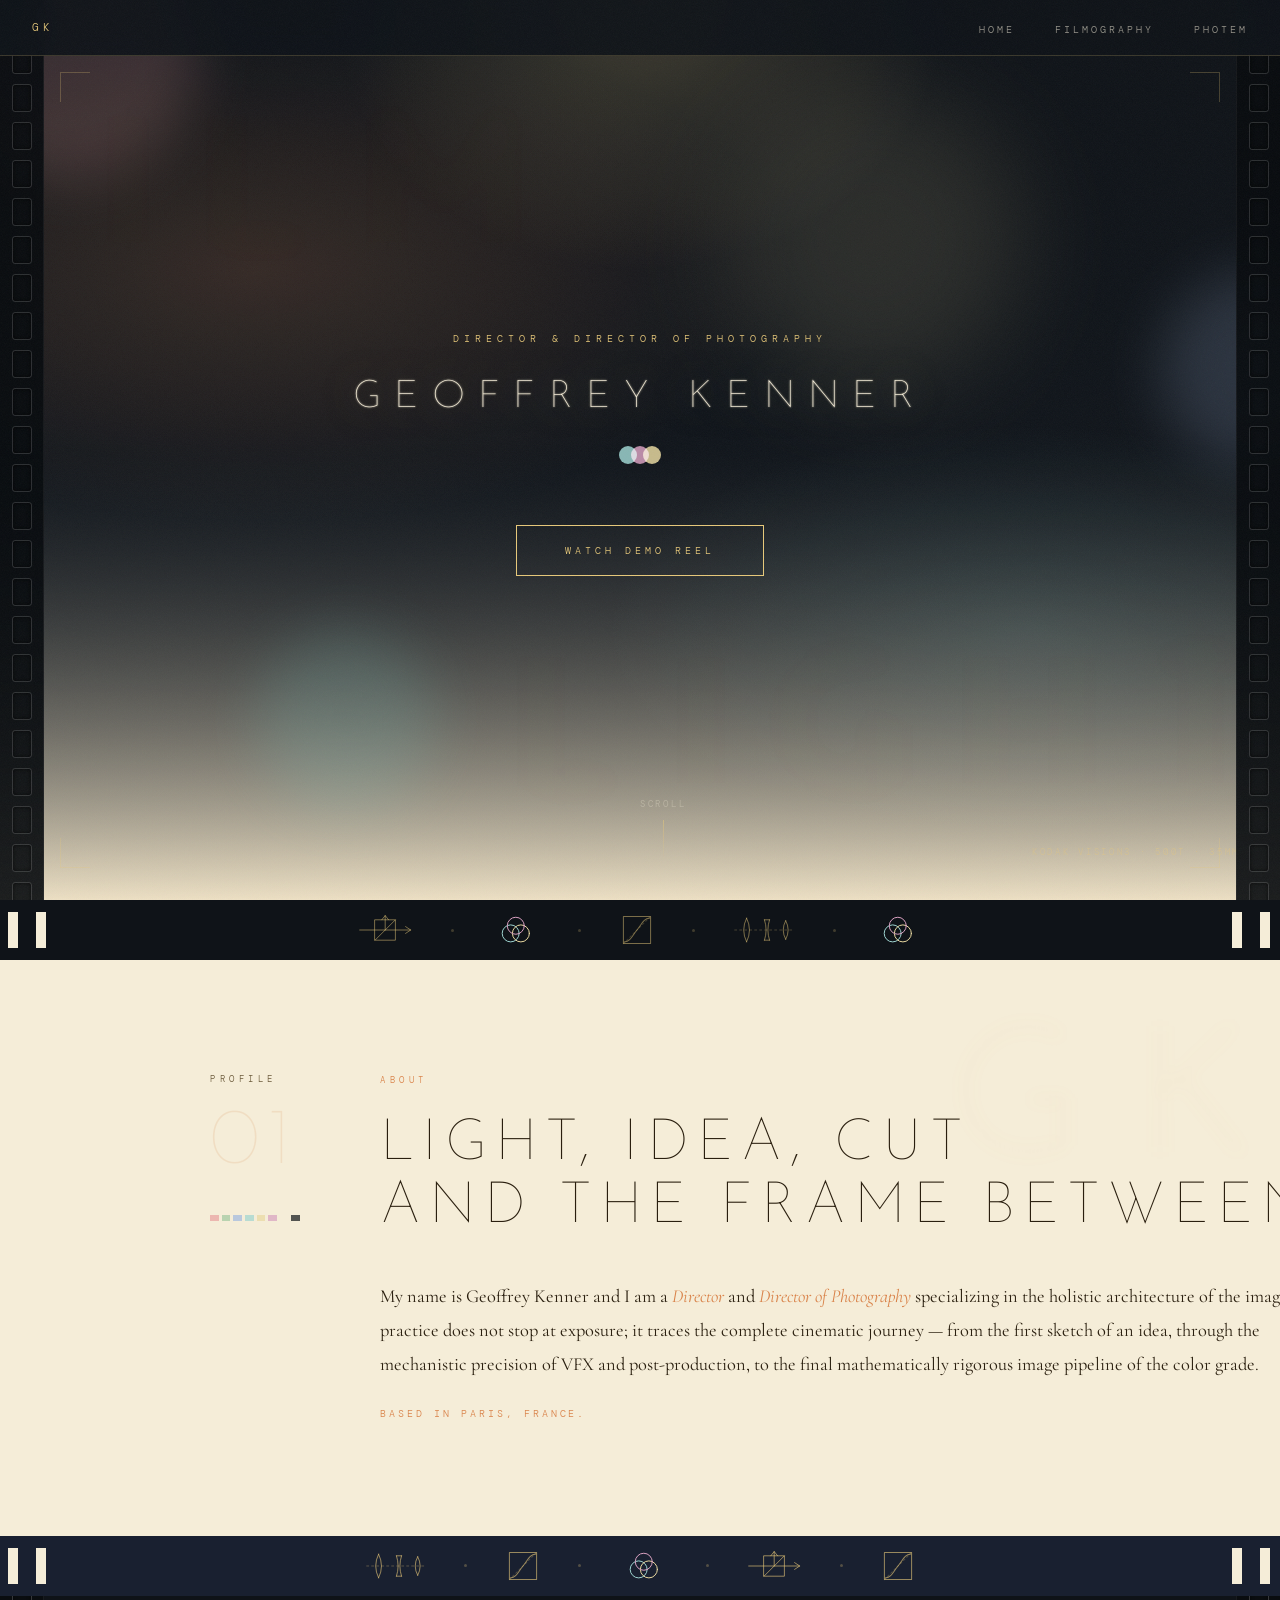
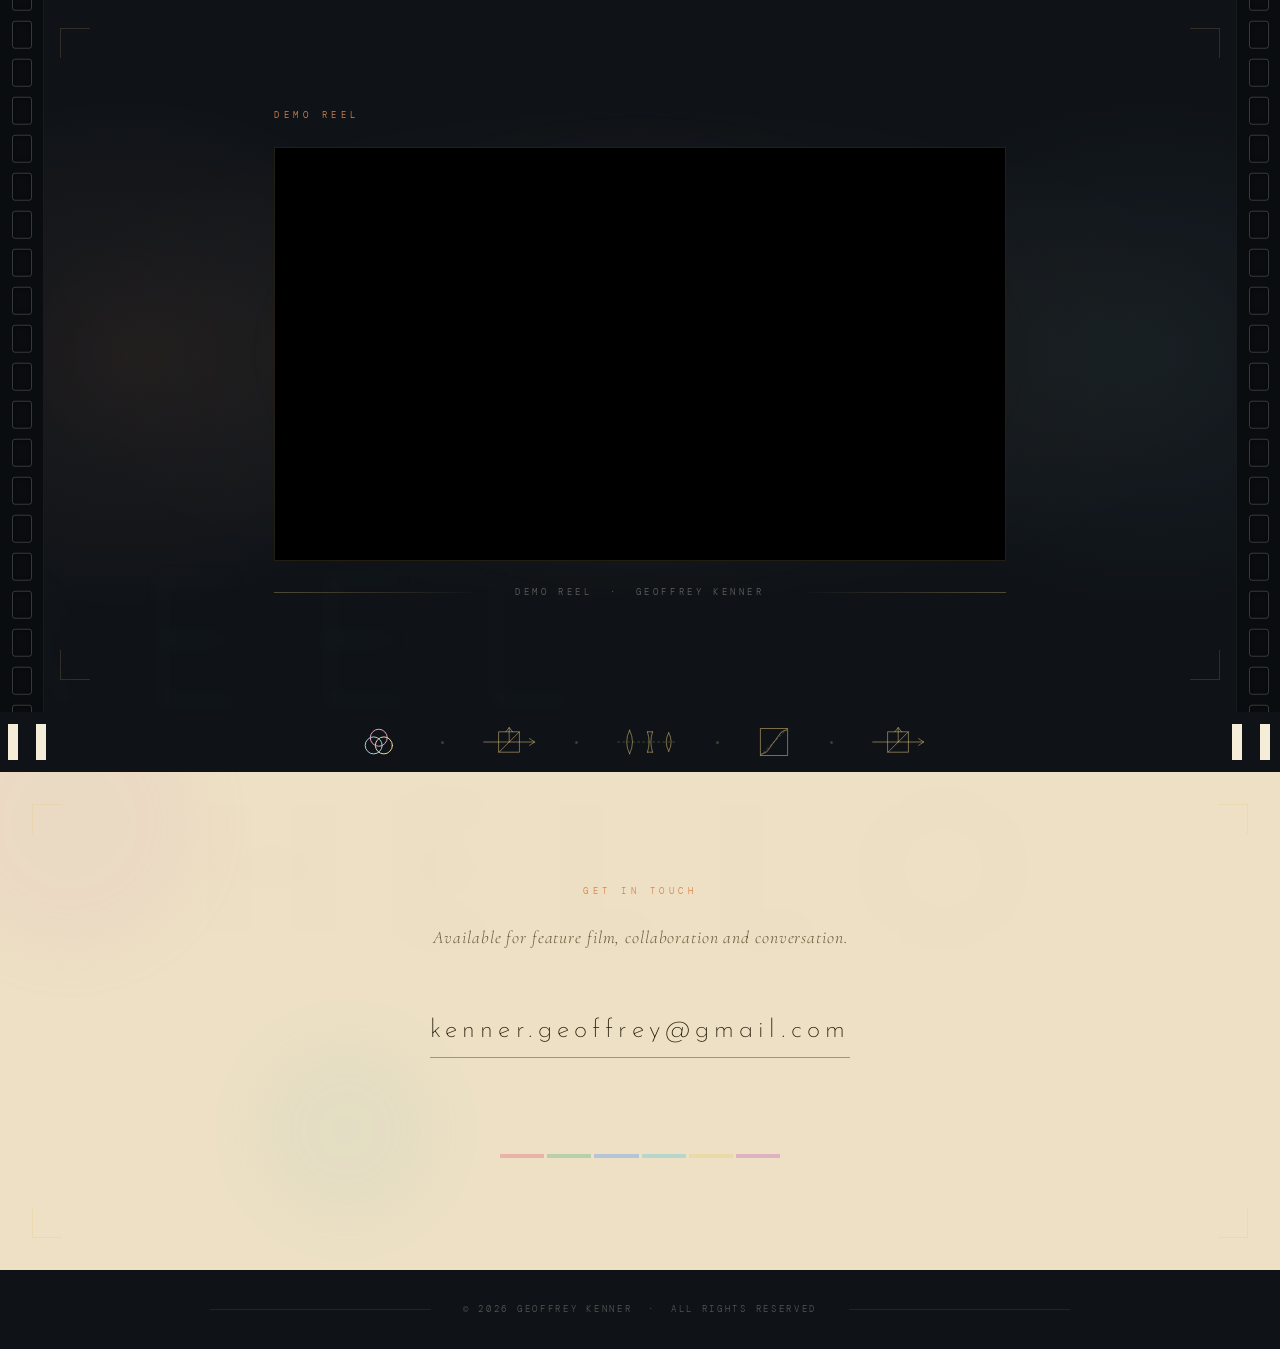
==== commit 341fa06c: "Add files via upload" ====
--- a/index.html
+++ b/index.html
@@ -151,7 +151,7 @@
         </h2>
         <div class="fade-in">
           <p>
-            My name is Geoffrey Kenner and I am a <em>Director</em> and <em>Director of Photography</em> specializing in the holistic architecture of the image. My practice does not stop at exposure; it traces the complete cinematic pipeline — from the first sketch of an idea, through the mechanistic precision of VFX and post-production, to the final mathematically rigorous image pipeline of the color grade.
+            My name is Geoffrey Kenner and I am a <em>Director</em> and <em>Director of Photography</em> specializing in the holistic architecture of the image. My practice does not stop at exposure; it traces the complete cinematic journey — from the first sketch of an idea, through the mechanistic precision of VFX and post-production, to the final mathematically rigorous image pipeline of the color grade.
           </p>
           <p class="about-location">Based in Paris, France.</p>
         </div>
